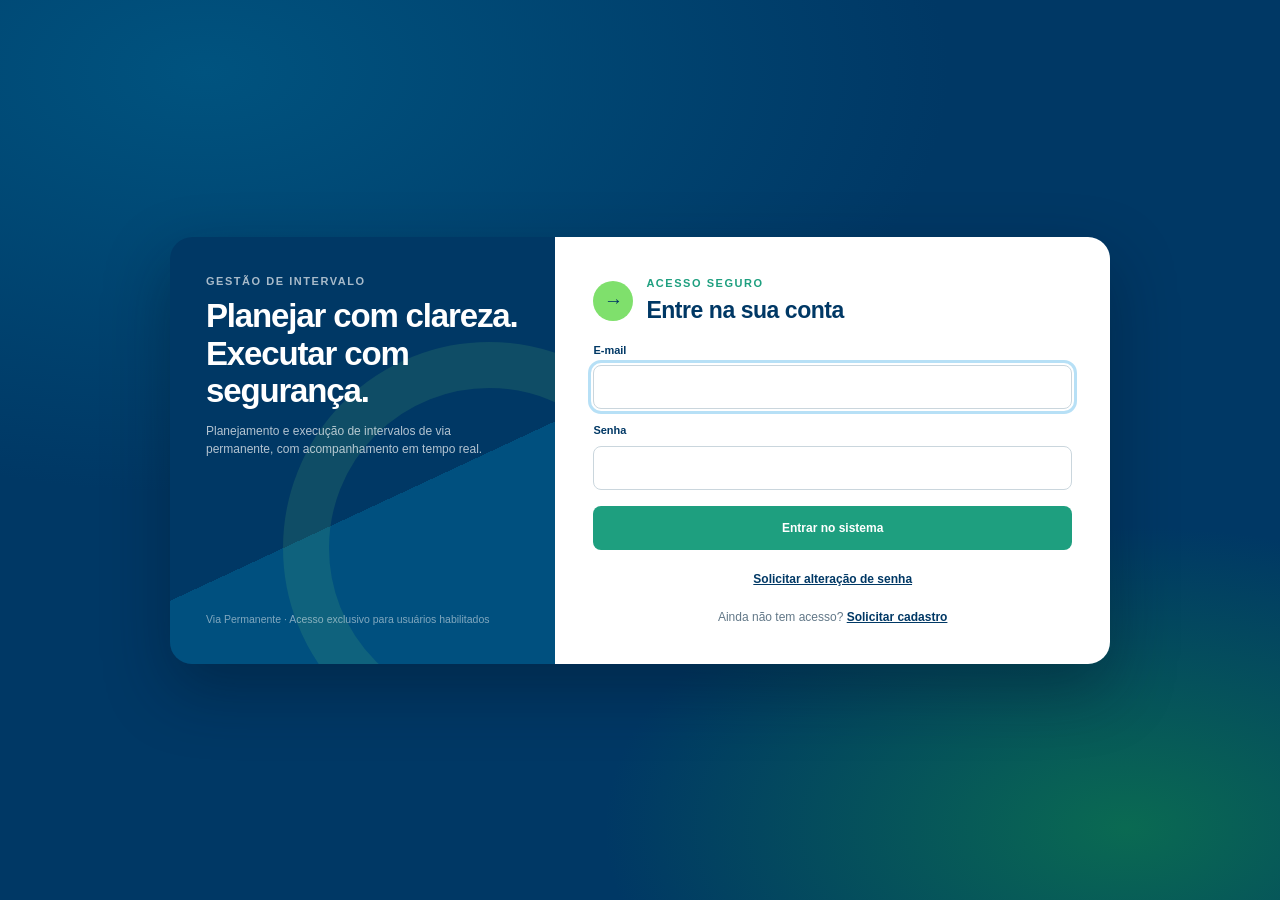
==== index.html @ 19705d56 "style: destaca nomes das etapas principais em negrito" ====
<!doctype html>
<html lang="pt-BR">
  <head>
<script src="assets/startup.js?v=20261030-5"></script>
    <meta charset="UTF-8" />
    <meta name="viewport" content="width=device-width, initial-scale=1.0" />
    <meta name="theme-color" content="#003865" />
    <script src="assets/auth-guard.js?v=20261030-5"></script>
    <meta
      name="description"
      content="Planejamento e acompanhamento de intervalos de manutenção de via permanente."
    />
    <title>Gestão de Intervalo | Planejamento</title>
    <link rel="icon" href="assets/icon.svg" type="image/svg+xml" />
<link rel="manifest" href="manifest.webmanifest">
<link rel="apple-touch-icon" href="assets/icon.svg">
<script src="assets/pwa.js" defer></script>
<link rel="stylesheet" href="styles.css?v=20261030-5" />
    <script src="assets/jszip.min.js" defer></script>
    <script src="assets/supabase.min.js?v=20261030-5" defer></script>
<script src="app.js?v=20261030-5" defer></script>
  </head>
  <body data-page="planning">
    <a class="skip-link" href="#conteudo">Ir para o conteúdo</a>
    <header class="site-header">
      <a class="brand" href="index.html" aria-label="Gestão de Intervalo - início">
        <span>Gestão de Intervalo</span>
      </a>
      <nav class="primary-nav" aria-label="Navegação principal" style="--nav-count:6">
        <a class="active" href="index.html" aria-current="page"><span>1</span> Planejar</a>
        <a href="executar.html"><span>2</span> Executar</a>
        <a href="dashboard.html"><span>3</span> Dashboard</a>
        <a href="fotos.html"><span>4</span> Fotos</a>
        <a href="gestao.html?view=history"><span>5</span> Histórico</a>
        <a href="conta.html"><span>6</span> Minha conta</a>
      </nav>
      <div class="header-tools">
        <div class="save-state" id="save-state" role="status" aria-live="polite">Salvo neste dispositivo</div>
        <button class="theme-toggle" type="button" data-theme-toggle aria-pressed="false"><span aria-hidden="true">☾</span><b>Tema escuro</b></button>
      </div>
    </header>

    <main id="conteudo">
      <section class="page-hero planning-hero">
        <div>
          <p class="eyebrow">Preparação do intervalo</p>
          <h1>Planeje cada movimento.<br />Execute com segurança.</h1>
          <p class="hero-copy">
            Monte um cronograma claro, valide a sequência e trave o plano antes de ir a campo.
          </p>
        </div>
        <div class="hero-actions">
          <button class="button button-light" id="new-plan-button" type="button">Novo plano</button>
          <a class="button button-accent" href="executar.html">Abrir execução <span aria-hidden="true">→</span></a>
        </div>
      </section>

      <section class="workspace" aria-labelledby="plan-heading">
        <div class="workspace-topline">
          <div>
            <p class="section-kicker">Plano ativo</p>
            <h2 id="plan-heading">Cronograma programado</h2>
          </div>
          <div class="plan-switcher">
            <label for="plan-selector">Meus intervalos</label>
            <select id="plan-selector" aria-label="Selecionar intervalo"></select>
            <button class="icon-button" id="duplicate-plan-button" type="button" title="Duplicar intervalo" aria-label="Duplicar intervalo">⧉</button>
            <button class="icon-button danger-quiet" id="delete-plan-button" type="button" title="Excluir frente" aria-label="Excluir frente">×</button>
          </div>
        </div>

        <div class="front-bar">
          <div class="front-strip" id="front-strip" role="tablist" aria-label="Frentes de serviço deste intervalo"></div>
          <p class="front-hint" id="front-count">Uma frente.</p>
        </div>

        <div class="lock-banner" id="lock-banner" hidden>
          <div class="lock-icon" aria-hidden="true">✓</div>
          <div>
            <strong>Cronograma travado</strong>
            <span>O programado está protegido. Se o CCO mudar a janela, use a revisão para atualizar o plano sem interromper a execução.</span>
          </div>
          <button class="button button-ghost" id="unlock-plan-button" type="button">Destravar para editar</button>
        </div>

        <div class="planning-revision-banner" id="planning-revision-banner" hidden>
          <div class="blocked-icon" aria-hidden="true">↻</div>
          <div>
            <strong>Planejamento em revisão durante a execução</strong>
            <span>Altere a janela e as etapas conforme a nova autorização do CCO. Os horários realizados serão preservados e todos os cálculos serão atualizados automaticamente.</span>
          </div>
        </div>

        <form id="plan-form" novalidate>
          <section class="panel grant-panel" aria-labelledby="grant-title">
            <div class="panel-heading">
              <div>
                <span class="step-number">01</span>
                <div>
                  <h3 id="grant-title">Concessão do CCO</h3>
                  <p>Tempo extra autorizado para o término do intervalo. A execução deixa de ser medida pelo fim da janela e passa a ser medida por ele.</p>
                </div>
              </div>
            </div>
            <div class="grant-grid">
              <label class="field">
                <span>Tempo concedido</span>
                <input name="ccoGrantAmount" type="number" min="0" step="1" inputmode="numeric" placeholder="0" />
              </label>
              <label class="field">
                <span>Unidade</span>
                <select name="ccoGrantUnit">
                  <option value="minutes">Minutos</option>
                  <option value="hours">Horas</option>
                </select>
              </label>
              <div class="grant-readout" id="grant-readout" role="status" aria-live="polite">
                <span>Prazo final do intervalo</span>
                <strong id="grant-deadline">—</strong>
                <small id="grant-note">Sem concessão registrada.</small>
              </div>
            </div>
          </section>

          <section class="panel details-panel" aria-labelledby="details-title">
            <div class="panel-heading">
              <div>
                <span class="step-number">02</span>
                <div>
                  <h3 id="details-title">Dados do intervalo</h3>
                  <p>Nome, data, janela e local identificam o bloqueio e valem para todas as frentes. Nome da frente e tipo de serviço são só desta frente.</p>
                </div>
              </div>
            </div>
            <div class="form-grid">
              <label class="field field-span-2">
                <span>Nome do plano *</span>
                <input name="title" type="text" maxlength="100" placeholder="Ex.: Renovação de linha — km 141+150" required />
              </label>
              <label class="field">
                <span>Nome da frente</span>
                <input name="frontName" type="text" maxlength="80" placeholder="Frente 1" />
              </label>
              <label class="field">
                <span>Tipo de serviço</span>
                <input name="serviceType" type="text" maxlength="80" placeholder="Ex.: Lançamento de bueiro" />
              </label>
              <label class="field">
                <span>Empreiteira</span>
                <input name="contractorName" type="text" maxlength="120" placeholder="Nome da empresa contratada" />
              </label>
              <label class="field">
                <span>Encarregado</span>
                <input name="foremanName" type="text" maxlength="120" placeholder="Nome do encarregado da frente" />
              </label>
              <label class="field">
                <span>Responsável</span>
                <input name="coordinator" type="text" maxlength="80" placeholder="Nome do responsável" />
              </label>
              <label class="field">
                <span>Data *</span>
                <input name="date" type="date" required />
              </label>
              <label class="field">
                <span>Local / trecho</span>
                <input name="location" type="text" maxlength="100" placeholder="Linha, km ou referência" />
              </label>
              <label class="field">
                <span>Início da janela *</span>
                <input name="windowStart" type="time" required />
              </label>
              <label class="field">
                <span>Fim da janela *</span>
                <input name="windowEnd" type="time" required />
              </label>
              <label class="field field-span-2">
                <span>Observações de planejamento</span>
                <textarea name="notes" rows="2" maxlength="500" placeholder="Recursos, restrições, premissas ou pontos de atenção"></textarea>
              </label>
            </div>
          </section>

          <section class="panel schedule-panel" aria-labelledby="schedule-title">
            <div class="panel-heading schedule-heading">
              <div>
                <span class="step-number">03</span>
                <div>
                  <h3 id="schedule-title">Etapas executivas</h3>
                  <p>Defina a ordem correta de início. Os horários continuam livres para permitir etapas concomitantes e sobrepostas.</p>
                </div>
              </div>
              <div class="schedule-actions">
                <button class="button button-ghost" id="chain-times-button" type="button">Encadear horários</button>
                <button class="button button-secondary" id="add-step-button" type="button">+ Adicionar etapa</button>
              </div>
            </div>

            <div class="shift-bar" id="shift-bar">
              <div class="shift-copy">
                <strong>Ajuste de início</strong>
                <span id="shift-hint">O bloqueio saiu mais tarde do que o planejado? Desloque a abertura da janela e todas as etapas de uma vez, para a diferença não virar atraso etapa por etapa. O fim da janela não se move — para esticar o prazo, use a concessão do CCO.</span>
              </div>
              <div class="shift-controls">
                <label class="field">
                  <span>Deslocar</span>
                  <input id="shift-amount" type="number" step="1" inputmode="numeric" placeholder="30" />
                </label>
                <label class="field">
                  <span>Unidade</span>
                  <select id="shift-unit">
                    <option value="minutes">Minutos</option>
                    <option value="hours">Horas</option>
                  </select>
                </label>
                <button class="button button-ghost" id="shift-apply" type="button">Aplicar a todas as etapas</button>
              </div>
            </div>

            <div class="validation-summary" id="validation-summary" role="status" aria-live="polite"></div>

            <div class="schedule-table-wrap">
              <table class="schedule-table">
                <thead>
                  <tr>
                    <th scope="col">Ordem de início</th>
                    <th scope="col">Atividade programada</th>
                    <th scope="col">Início</th>
                    <th scope="col">Fim</th>
                    <th scope="col">Dia</th>
                    <th scope="col">Duração</th>
                    <th scope="col"><span class="sr-only">Ações</span></th>
                  </tr>
                </thead>
                <tbody id="planning-steps"></tbody>
              </table>
            </div>

            <div class="empty-state" id="planning-empty" hidden>
              <strong>O cronograma ainda está vazio.</strong>
              <span>Adicione a primeira etapa para começar a programar o intervalo.</span>
              <button class="button button-secondary" type="button" data-add-step>+ Adicionar primeira etapa</button>
            </div>

            <div class="gantt-section" id="gantt-section">
              <div class="subsection-heading">
                <div>
                  <h4>Visão da janela</h4>
                  <p>A linha do tempo ajuda a identificar folgas, sobreposições e concentração de atividades.</p>
                </div>
                <div class="window-total" id="window-total">—</div>
              </div>
              <div class="gantt" id="gantt" aria-label="Linha do tempo do cronograma"></div>
            </div>
          </section>

          <section class="finalize-panel" aria-labelledby="finalize-title">
            <div>
              <span class="step-number light">04</span>
              <div>
                <h3 id="finalize-title">Confirme antes de ir a campo</h3>
                <p>Ao travar, o programado fica protegido contra alterações acidentais.</p>
              </div>
            </div>
            <button class="button button-accent large" id="lock-plan-button" type="button">Revisar e travar cronograma</button>
          </section>
        </form>

        <section class="data-tools" aria-label="Ferramentas de dados">
          <div>
            <strong>Relatório do intervalo</strong>
            <span>Exporte o planejamento e os registros da execução para PDF ou Excel.</span>
          </div>
          <div class="data-actions">
            <button class="button button-ghost" id="export-button" type="button">Exportar Excel (.xlsx)</button>
            <button class="button button-secondary" id="export-plan-pdf" type="button">Exportar PDF</button>
          </div>
        </section>
      </section>
    </main>

    <dialog id="confirm-dialog" class="confirm-dialog">
      <form method="dialog">
        <div class="dialog-mark" aria-hidden="true">✓</div>
        <h2 id="confirm-dialog-title">Travar o cronograma?</h2>
        <p id="confirm-dialog-description">
          Depois da confirmação, as etapas e os horários programados ficarão protegidos contra alterações acidentais. Se o CCO mudar a janela durante a execução, o planejamento poderá ser revisado novamente sem apagar os dados realizados.
        </p>
        <div class="dialog-actions">
          <button class="button button-ghost" value="cancel">Voltar e revisar</button>
          <button class="button button-accent" id="confirm-dialog-submit" value="confirm">Sim, travar plano</button>
        </div>
      </form>
    </dialog>

    <div class="toast" id="toast" role="status" aria-live="polite"></div>
    <footer class="site-footer">
      <span>Gestão de Intervalo · Operação com clareza e segurança</span>
    </footer>
  </body>
</html>
---- styles.css ----
:root {
  --blue: #003865;
  --blue-2: #00507f;
  --sky: #32a6e6;
  --green: #1e9f7f;
  --lime: #7fe06c;
  --yellow: #fbd300;
  --orange: #f78344;
  --purple: #9f4bb9;
  --gray: #bdccd4;
  --surface: #f2f5f6;
  --surface-2: #e5ebee;
  --line: #cad6dd;
  --ink: #123047;
  --muted: #627888;
  --white: #ffffff;
  --danger: #bd3f3f;
  --danger-soft: #fff0ed;
  --success-soft: #e9f8f2;
  --shadow: 0 18px 50px rgba(0, 56, 101, 0.1);
  --radius: 18px;
  --font: Verdana, Geneva, Tahoma, sans-serif;
}

* { box-sizing: border-box; }
html { scroll-behavior: smooth; }
html.auth-checking body { visibility: hidden; pointer-events: none; }
body {
  margin: 0;
  color: var(--ink);
  background: var(--surface);
  font-family: var(--font);
  font-size: 15px;
  line-height: 1.5;
}
button, input, select, textarea { font: inherit; }
button, a { -webkit-tap-highlight-color: transparent; }
button { color: inherit; }
a { color: inherit; }

.skip-link {
  position: fixed;
  z-index: 1000;
  left: 16px;
  top: -60px;
  padding: 10px 16px;
  background: var(--yellow);
  color: var(--blue);
  font-weight: 700;
  border-radius: 0 0 8px 8px;
}
.skip-link:focus { top: 0; }
.sr-only {
  position: absolute;
  width: 1px;
  height: 1px;
  padding: 0;
  margin: -1px;
  overflow: hidden;
  clip: rect(0, 0, 0, 0);
  white-space: nowrap;
  border: 0;
}

.site-header {
  min-height: 76px;
  padding: 0 clamp(20px, 4vw, 64px);
  background: var(--blue);
  color: var(--white);
  display: grid;
  grid-template-columns: 1fr auto 1fr;
  align-items: center;
  gap: 24px;
  border-bottom: 1px solid rgba(255,255,255,.16);
}
/* Sem a marca em imagem, o nome do sistema e a unica identidade do cabecalho:
   ganha corpo para sustentar sozinho o canto esquerdo, e nao tem mais divisoria
   porque nao ha mais nada a separar. */
.brand {
  display: inline-flex;
  align-items: center;
  color: var(--white);
  text-decoration: none;
  font-size: 16px;
  font-weight: 800;
  letter-spacing: -.01em;
}
.brand span { white-space: nowrap; }
.primary-nav { display: flex; align-self: stretch; }
.primary-nav a {
  position: relative;
  display: flex;
  align-items: center;
  gap: 9px;
  min-width: 132px;
  padding: 0 22px;
  color: rgba(255,255,255,.68);
  font-weight: 700;
  font-size: 13px;
  text-decoration: none;
  justify-content: center;
  /* O rotulo em duas linhas desalinha o menu inteiro; quando falta espaco, a
     propria nav rola na horizontal em vez de espremer os destinos. */
  white-space: nowrap;
}
.primary-nav a::after {
  content: "";
  position: absolute;
  bottom: 0;
  height: 4px;
  left: 22px;
  right: 22px;
  border-radius: 4px 4px 0 0;
  background: transparent;
}
.primary-nav a.active { color: var(--white); }
.primary-nav a.active::after { background: var(--lime); }
.primary-nav a span {
  /* O circulo do numero e um item flex: sem travar o encolhimento, ele achata
     em elipse quando o menu aperta -- e ele aperta, porque a quantidade de
     destinos muda com o perfil. Tamanho fixo mantem os seis simetricos. */
  flex: 0 0 auto;
  display: grid;
  place-items: center;
  width: 23px;
  height: 23px;
  border: 1px solid currentColor;
  border-radius: 50%;
  font-size: 11px;
  line-height: 1;
}
.save-state { justify-self: end; font-size: 11px; color: rgba(255,255,255,.64); }
.save-state::before { content: ""; display: inline-block; width: 7px; height: 7px; margin-right: 8px; border-radius: 50%; background: var(--lime); }
.header-tools { justify-self: end; display: flex; align-items: center; gap: 14px; }
.theme-toggle { min-height: 38px; padding: 0 12px; display: inline-flex; align-items: center; gap: 8px; border: 1px solid rgba(255,255,255,.28); border-radius: 8px; color: var(--white); background: rgba(255,255,255,.08); cursor: pointer; }
.theme-toggle:hover { border-color: var(--lime); background: rgba(255,255,255,.14); }
.theme-toggle:focus-visible { outline: 3px solid var(--yellow); outline-offset: 2px; }
.theme-toggle span { color: var(--lime); font-size: 17px; line-height: 1; }
.theme-toggle b { font-size: 10px; white-space: nowrap; }
.auth-button { min-height: 38px; padding: 0 13px; border: 1px solid rgba(255,255,255,.28); border-radius: 8px; color: var(--blue); background: var(--lime); cursor: pointer; font-size: 10px; font-weight: 700; white-space: nowrap; }
.auth-button:hover { background: #92eb80; }
.auth-button:focus-visible { outline: 3px solid var(--yellow); outline-offset: 2px; }

.page-hero {
  min-height: 360px;
  padding: 68px max(24px, calc((100vw - 1280px) / 2));
  display: flex;
  align-items: flex-end;
  justify-content: space-between;
  gap: 40px;
  background-color: var(--blue);
  color: var(--white);
  overflow: hidden;
}
.planning-hero {
  position: relative;
  background-image:
    radial-gradient(circle at 79% 35%, rgba(127,224,108,.22) 0 2px, transparent 3px),
    linear-gradient(118deg, transparent 0 59%, rgba(50,166,230,.12) 59% 72%, transparent 72%),
    linear-gradient(155deg, var(--blue) 0 70%, #004575 70% 100%);
}
.planning-hero::after {
  content: "";
  position: absolute;
  width: 420px;
  height: 420px;
  right: 7%;
  top: -210px;
  border: 58px solid rgba(127,224,108,.08);
  border-radius: 50%;
}
.page-hero > * { position: relative; z-index: 1; }
.eyebrow, .section-kicker {
  margin: 0 0 10px;
  color: var(--green);
  font-size: 11px;
  font-weight: 700;
  letter-spacing: .14em;
  text-transform: uppercase;
}
.page-hero .eyebrow { color: var(--lime); }
.page-hero h1 {
  max-width: 790px;
  margin: 0;
  font-size: clamp(36px, 5vw, 64px);
  line-height: 1.06;
  letter-spacing: -.045em;
}
.hero-copy { max-width: 640px; margin: 20px 0 0; color: rgba(255,255,255,.73); font-size: 16px; }
.hero-actions { display: flex; gap: 12px; flex-wrap: wrap; justify-content: flex-end; padding-bottom: 6px; }

.button {
  min-height: 44px;
  padding: 0 18px;
  border: 1px solid transparent;
  border-radius: 8px;
  display: inline-flex;
  align-items: center;
  justify-content: center;
  gap: 10px;
  cursor: pointer;
  text-decoration: none;
  font-weight: 700;
  font-size: 12px;
  transition: transform .15s ease, box-shadow .15s ease, background .15s ease;
}
.button:hover { transform: translateY(-1px); }
.button:focus-visible, .icon-button:focus-visible, input:focus-visible, select:focus-visible, textarea:focus-visible {
  outline: 3px solid rgba(50,166,230,.35);
  outline-offset: 2px;
}
.button-accent { color: var(--blue); background: var(--lime); box-shadow: 0 8px 22px rgba(127,224,108,.18); }
.button-accent:hover { background: #92eb80; }
.button-light { color: var(--blue); background: var(--white); }
.button-secondary { color: var(--white); background: var(--green); }
.button-secondary:hover { background: #178c70; }
.button-ghost { border-color: var(--line); color: var(--blue); background: var(--white); }
.button.large { min-height: 52px; padding-inline: 24px; }
.button:disabled { cursor: not-allowed; opacity: .52; transform: none; box-shadow: none; }

.workspace, .execution-workspace {
  width: min(1280px, calc(100% - 40px));
  margin: 0 auto;
  padding: 48px 0 70px;
}
.workspace-topline, .execution-heading {
  display: flex;
  align-items: flex-end;
  justify-content: space-between;
  gap: 28px;
  margin-bottom: 26px;
}
.workspace-topline h2, .execution-heading h1 { margin: 0; color: var(--blue); font-size: clamp(26px, 3vw, 38px); letter-spacing: -.035em; }
.execution-heading p:last-child { margin: 8px 0 0; color: var(--muted); }
.plan-switcher { display: flex; gap: 8px; align-items: center; }
.plan-switcher label { font-size: 11px; font-weight: 700; color: var(--muted); margin-right: 4px; }
select, input, textarea {
  width: 100%;
  color: var(--ink);
  border: 1px solid var(--line);
  background: var(--white);
  border-radius: 8px;
}
select, input { height: 44px; padding: 0 12px; }
textarea { padding: 11px 12px; resize: vertical; }
input:disabled, select:disabled, textarea:disabled { background: #edf1f3; color: #546c7b; opacity: 1; cursor: not-allowed; }
.plan-switcher select { min-width: 270px; }
.icon-button {
  width: 42px;
  height: 42px;
  border: 1px solid var(--line);
  background: var(--white);
  color: var(--blue);
  border-radius: 8px;
  font-size: 20px;
  cursor: pointer;
}
.danger-quiet { color: var(--danger); }

.lock-banner {
  margin-bottom: 22px;
  padding: 16px 18px;
  border: 1px solid rgba(30,159,127,.35);
  background: var(--success-soft);
  border-radius: 12px;
  display: flex;
  align-items: center;
  gap: 14px;
}
.lock-banner[hidden] { display: none; }
.lock-icon { width: 34px; height: 34px; display: grid; place-items: center; background: var(--green); color: white; border-radius: 50%; font-weight: 700; }
.lock-banner > div:nth-child(2) { flex: 1; display: grid; gap: 2px; }
.lock-banner span { color: var(--muted); font-size: 12px; }
.planning-revision-banner, .execution-revision-banner { margin-bottom: 22px; padding: 16px 18px; display: flex; align-items: center; gap: 14px; border: 1px solid #e2ba58; border-radius: 12px; background: #fff7dc; }
.planning-revision-banner[hidden], .execution-revision-banner[hidden] { display: none; }
.planning-revision-banner > div:nth-child(2), .execution-revision-banner > span { flex: 1; }
.planning-revision-banner > div:nth-child(2) { display: grid; gap: 2px; }
.planning-revision-banner span, .execution-revision-banner span { color: var(--muted); font-size: 11px; }
.execution-revision-banner strong { color: var(--blue); }

.panel {
  margin-bottom: 22px;
  background: var(--white);
  border: 1px solid #dbe4e8;
  border-radius: var(--radius);
  box-shadow: 0 6px 28px rgba(0,56,101,.045);
}
.panel-heading {
  padding: 24px 28px 20px;
  border-bottom: 1px solid var(--surface-2);
  display: flex;
  align-items: center;
  justify-content: space-between;
  gap: 20px;
}
.panel-heading > div:first-child, .finalize-panel > div:first-child { display: flex; align-items: flex-start; gap: 15px; }
.panel-heading h3, .panel-heading h2, .finalize-panel h3 { margin: 0; color: var(--blue); font-size: 18px; }
.panel-heading p, .finalize-panel p { margin: 4px 0 0; color: var(--muted); font-size: 12px; }
.step-number {
  flex: 0 0 auto;
  width: 36px;
  height: 36px;
  display: grid;
  place-items: center;
  color: var(--blue);
  background: var(--lime);
  border-radius: 50%;
  font-size: 11px;
  font-weight: 700;
}
.step-number.light { background: rgba(255,255,255,.14); color: var(--white); border: 1px solid rgba(255,255,255,.28); }
.form-grid { display: grid; grid-template-columns: repeat(4, 1fr); gap: 18px; padding: 24px 28px 30px; }
.field { display: grid; gap: 7px; }
.field > span { color: var(--blue); font-size: 11px; font-weight: 700; }
.field-help { color: var(--muted); font-size: 10px; line-height: 1.35; }
.field-span-2 { grid-column: span 2; }
.schedule-actions, .data-actions, .execution-actions { display: flex; gap: 10px; align-items: center; flex-wrap: wrap; }
.validation-summary { margin: 18px 28px 0; min-height: 0; }
.validation-summary:not(:empty) { padding: 12px 14px; border-radius: 8px; font-size: 12px; }
.validation-summary.valid { color: #126a57; background: var(--success-soft); }
.validation-summary.warning { color: #8b4a19; background: #fff5e8; }
.validation-summary.error { color: #8e3030; background: var(--danger-soft); }

.schedule-table-wrap { overflow-x: auto; padding: 12px 28px 24px; }
.schedule-table { width: 100%; border-collapse: collapse; min-width: 800px; }
.schedule-table th {
  padding: 12px 9px;
  color: var(--muted);
  border-bottom: 1px solid var(--line);
  text-align: left;
  font-size: 10px;
  letter-spacing: .08em;
  text-transform: uppercase;
}
.schedule-table td { padding: 10px 8px; border-bottom: 1px solid var(--surface-2); vertical-align: middle; }
.schedule-table tbody tr:last-child td { border-bottom: 0; }
.schedule-table td:first-child { width: 94px; color: var(--muted); font-size: 11px; font-weight: 700; }
.schedule-table td:nth-child(2) { min-width: 300px; }
.schedule-table td:nth-child(3), .schedule-table td:nth-child(4) { width: 130px; }
.schedule-table td:nth-child(5) { width: 110px; color: var(--blue); font-weight: 700; font-size: 12px; white-space: nowrap; }
.schedule-table td:last-child { width: 150px; }
.row-actions { display: flex; gap: 4px; justify-content: flex-end; }
.sequence-select { width: 68px; min-width: 68px; padding-inline: 8px; font-weight: 700; text-align: center; }
/* Dia da etapa: derivado da sequencia, visivel e corrigivel. */
.day-select { width: 132px; min-width: 132px; padding-inline: 8px; }
.day-select.is-shifted { border-color: var(--orange); color: #8a4a12; font-weight: 700; }
html[data-theme="dark"] .day-select.is-shifted { color: #fadfc6; }
.row-action {
  width: 32px;
  height: 32px;
  border: 0;
  border-radius: 7px;
  color: var(--blue);
  background: var(--surface);
  cursor: pointer;
}
.row-action.delete { color: var(--danger); }
.row-action:disabled { opacity: .35; cursor: not-allowed; }
.empty-state { margin: 10px 28px 28px; padding: 34px; border: 1px dashed var(--line); border-radius: 12px; display: grid; justify-items: center; text-align: center; gap: 6px; }
.empty-state[hidden] { display: none; }
.empty-state span { color: var(--muted); font-size: 12px; margin-bottom: 10px; }

.gantt-section { margin: 0 28px 28px; padding-top: 24px; border-top: 1px solid var(--surface-2); }
.subsection-heading { display: flex; justify-content: space-between; align-items: flex-end; gap: 20px; margin-bottom: 18px; }
.subsection-heading h4 { margin: 0; color: var(--blue); font-size: 15px; }
.subsection-heading p { margin: 4px 0 0; color: var(--muted); font-size: 11px; }
.window-total { color: var(--blue); font-size: 12px; font-weight: 700; }
.gantt { display: grid; gap: 9px; }
.gantt-row { display: grid; grid-template-columns: minmax(140px, 260px) 1fr 78px; gap: 12px; align-items: center; }
.gantt-label { overflow: hidden; white-space: nowrap; text-overflow: ellipsis; color: var(--ink); font-size: 11px; }
.gantt-track { position: relative; height: 22px; background: var(--surface); border-radius: 5px; overflow: hidden; }
.gantt-track::before { content: ""; position: absolute; inset: 0; background: repeating-linear-gradient(90deg, transparent 0 calc(25% - 1px), rgba(0,56,101,.08) calc(25% - 1px) 25%); }
.gantt-bar { position: absolute; min-width: 4px; height: 100%; border-radius: 5px; background: linear-gradient(90deg, var(--sky), var(--green)); }
.gantt-time { color: var(--muted); font-size: 10px; text-align: right; }
.gantt-empty { color: var(--muted); padding: 18px; background: var(--surface); border-radius: 8px; text-align: center; font-size: 12px; }

.finalize-panel {
  margin: 22px 0;
  padding: 26px 28px;
  display: flex;
  justify-content: space-between;
  align-items: center;
  gap: 24px;
  color: var(--white);
  background: var(--blue);
  border-radius: var(--radius);
  box-shadow: var(--shadow);
}
.finalize-panel h3 { color: var(--white); }
.finalize-panel p { color: rgba(255,255,255,.68); }
.data-tools {
  display: flex;
  justify-content: space-between;
  align-items: center;
  gap: 24px;
  padding: 20px 24px;
  color: var(--muted);
  border: 1px dashed var(--line);
  border-radius: 12px;
  font-size: 11px;
}
.data-tools > div:first-child { display: grid; gap: 3px; }
.data-tools strong { color: var(--blue); font-size: 12px; }
.page-export-bar { width: min(100% - 48px, 1280px); margin: 18px auto 0; padding: 14px 16px; display: flex; align-items: center; justify-content: space-between; gap: 18px; border: 1px solid var(--line); border-radius: 12px; background: var(--white); }
.page-export-bar > div:first-child { min-width: 0; display: grid; gap: 3px; }
.page-export-bar strong { color: var(--blue); font-size: 12px; }
.page-export-bar span { color: var(--muted); font-size: 10px; }
.page-export-actions { display: flex; align-items: center; justify-content: flex-end; gap: 8px; }
.page-export-actions .button { min-height: 40px; padding-inline: 14px; white-space: nowrap; }
.portal-export-bar { margin-top: 16px; }
.portal-print-header { display: none; }

.confirm-dialog { max-width: 520px; padding: 0; border: 0; border-radius: 18px; box-shadow: 0 30px 90px rgba(0,38,68,.28); }
.confirm-dialog::backdrop { background: rgba(0,35,62,.7); backdrop-filter: blur(3px); }
.confirm-dialog form { padding: 34px; text-align: center; }
.dialog-mark { width: 54px; height: 54px; margin: 0 auto 18px; display: grid; place-items: center; border-radius: 50%; background: var(--lime); color: var(--blue); font-size: 24px; font-weight: 700; }
.confirm-dialog h2 { margin: 0; color: var(--blue); }
.confirm-dialog p { margin: 12px 0 26px; color: var(--muted); font-size: 13px; }
.dialog-actions { display: flex; justify-content: center; gap: 10px; }

.status-hero {
  min-height: 390px;
  padding: 44px max(24px, calc((100vw - 1280px) / 2));
  display: grid;
  grid-template-columns: minmax(0, 1fr);
  align-items: end;
  gap: 28px;
  color: var(--white);
  transition: background .25s ease;
}
.status-neutral { background: linear-gradient(120deg, var(--blue), #07517d); }
.status-delay { background: linear-gradient(120deg, #752e24, #b84837); }
.status-ahead { background: linear-gradient(120deg, #075f4b, var(--green)); }
.status-on-time { background: linear-gradient(120deg, var(--blue), #176c7a); }
.status-warn { background: linear-gradient(120deg, #7d4a15, #c07526); }
.status-label { margin: 0 0 4px; color: rgba(255,255,255,.72); font-size: 12px; font-weight: 700; text-transform: uppercase; letter-spacing: .14em; }
.status-value { display: flex; align-items: baseline; gap: 5px; line-height: 1; }
.status-value strong { font-size: clamp(72px, 10vw, 122px); letter-spacing: -.08em; }
.status-value span:first-child { font-size: 42px; }
.status-value span:last-child { font-size: 24px; font-weight: 700; margin-left: 8px; }
.status-readable { width: fit-content; margin: 10px 0 0; padding: 6px 10px; border: 1px solid rgba(255,255,255,.28); border-radius: 7px; color: var(--white); background: rgba(0,0,0,.1); font-size: 13px; font-weight: 700; }
.status-clocks { width: 100%; display: grid; grid-template-columns: repeat(2,minmax(0,1fr)); gap: 14px; }
.status-clock { min-width: 0; padding: 20px 24px; border: 1px solid rgba(255,255,255,.22); border-radius: 16px; background: rgba(0,0,0,.09); display: grid; text-align: center; }
.status-clock span { color: rgba(255,255,255,.62); font-size: 11px; text-transform: uppercase; letter-spacing: .1em; }
.status-clock strong { margin: 3px 0; font-size: 34px; letter-spacing: -.03em; }
.status-clock small { color: rgba(255,255,255,.7); }
.status-forecast-clock { background:rgba(0,0,0,.16); border-color:rgba(255,255,255,.34); }
.status-forecast-clock strong { color:var(--lime); }

.execution-workspace { padding-top: 38px; }
.execution-finish-panel { margin-top: 22px; padding: 26px 28px; display: flex; align-items: center; justify-content: space-between; gap: 24px; border-radius: 16px; color: var(--white); background: linear-gradient(135deg,var(--blue),#00517f); }
.execution-finish-panel[hidden] { display: none; }
.execution-finish-panel > div { display: flex; align-items: flex-start; gap: 14px; }
.execution-finish-panel h2 { margin: 0; font-size: 19px; }
.execution-finish-panel p { max-width: 760px; margin: 5px 0; color: rgba(255,255,255,.7); font-size: 11px; line-height: 1.5; }
.execution-finish-panel [role="status"] { display: block; min-height: 16px; color: var(--lime); font-size: 10px; }
.metric-grid { display: grid; grid-template-columns: repeat(auto-fit, minmax(186px, 1fr)); gap: 14px; margin-bottom: 22px; }
.metric-card { min-height: 132px; padding: 20px; background: var(--white); border: 1px solid #dbe4e8; border-radius: 14px; display: flex; flex-direction: column; justify-content: center; }
.metric-card > span { color: var(--muted); font-size: 10px; font-weight: 700; text-transform: uppercase; letter-spacing: .08em; }
.metric-card strong { margin: 8px 0 3px; color: var(--blue); font-size: 21px; line-height: 1.15; }
.metric-card small { color: var(--muted); font-size: 10px; }
.metric-card.emphasis { background: var(--blue); border-color: var(--blue); }
.metric-card.emphasis > span, .metric-card.emphasis small { color: rgba(255,255,255,.65); }
.metric-card.emphasis strong { color: var(--lime); font-size: 28px; }
.progress-track { width: 100%; height: 7px; margin-top: 12px; background: var(--surface-2); border-radius: 8px; overflow: hidden; }
.progress-track span { display: block; width: 0; height: 100%; background: var(--green); border-radius: inherit; transition: width .3s ease; }
.blocked-state { padding: 28px; margin-bottom: 22px; display: flex; align-items: center; gap: 18px; background: #fff6e5; border: 1px solid #efd7a5; border-radius: 16px; }
.blocked-state[hidden] { display: none; }
.blocked-state > div:nth-child(2) { flex: 1; }
.blocked-state h2 { margin: 0; color: var(--blue); font-size: 19px; }
.blocked-state p { margin: 4px 0 0; color: var(--muted); }
.blocked-icon { width: 42px; height: 42px; display: grid; place-items: center; border-radius: 50%; background: var(--yellow); color: var(--blue); font-weight: 700; font-size: 20px; }
.execution-panel-heading { align-items: flex-start; }
.legend { display: flex; align-items: center; gap: 16px; color: var(--muted); font-size: 10px; }
.legend span { display: flex; align-items: center; gap: 6px; }
.legend i { width: 11px; height: 11px; border-radius: 3px; }
.legend-programmed { background: var(--blue); }
.legend-realized { background: var(--green); }
.execution-list { padding: 8px 28px 28px; }
.execution-step { border-bottom: 1px solid var(--surface-2); padding: 22px 0; }
.execution-step:last-child { border-bottom: 0; }
.execution-step-header { display: grid; grid-template-columns: 44px minmax(220px, 1fr) auto; gap: 12px; align-items: center; margin-bottom: 18px; }
.execution-index { width: 36px; height: 36px; display: grid; place-items: center; border-radius: 50%; background: var(--surface); color: var(--blue); font-size: 11px; font-weight: 700; }
.execution-step.is-complete .execution-index { background: var(--green); color: var(--white); }
.execution-step.is-active .execution-index { background: var(--yellow); color: var(--blue); }
.execution-step.is-skipped { opacity: .82; }
.execution-step.is-skipped .execution-index { background: var(--surface-2); color: var(--muted); }
.execution-step-title h3 { margin: 0; color: var(--blue); font-size: 16px; display: flex; align-items: center; flex-wrap: wrap; gap: 8px; }
.execution-step-title span { color: var(--muted); font-size: 10px; }
.execution-step.is-critical { background: var(--danger-soft); box-shadow: inset 4px 0 0 #b84837; padding-left: 14px; }
.execution-step.is-critical .execution-index { background: #b84837; color: var(--white); }
.critical-flag { padding: 3px 8px; border-radius: 20px; background: #b84837; color: var(--white); font-size: 9px; font-weight: 700; text-transform: uppercase; letter-spacing: .07em; }
.step-forecast { display: block; margin-top: 5px; color: var(--blue); font-size: 9px; font-weight: 700; }
.step-variance { padding: 7px 10px; border-radius: 7px; font-size: 10px; font-weight: 700; background: var(--surface); color: var(--muted); }
.step-variance.delay { background: var(--danger-soft); color: #a43b32; }
.step-variance.ahead { background: var(--success-soft); color: #13735d; }
.step-variance.skipped { background: var(--surface-2); color: var(--muted); }
/* O "Realizado" carrega dois campos de data e hora; o "Programado" carrega dois
   horarios ja formatados. Quem precisa de largura e o primeiro -- um
   datetime-local nativo tem largura minima propria, com os campinhos internos e
   o icone do calendario, e ela nao cede: abaixo dela o widget corta o valor por
   dentro em vez de encolher. */
.execution-step-grid { display: grid; grid-template-columns: .8fr 1.75fr 1.35fr; gap: 18px; }
.programmed-block, .realized-block { padding: 16px; border-radius: 11px; }
.programmed-block { background: var(--surface); border-left: 4px solid var(--blue); }
.realized-block { background: #f2fbf8; border-left: 4px solid var(--green); }
.block-label { display: block; margin-bottom: 10px; color: var(--muted); font-size: 9px; font-weight: 700; letter-spacing: .09em; text-transform: uppercase; }
.time-pair { display: grid; grid-template-columns: 1fr auto 1fr; align-items: center; gap: 9px; }
.time-pair strong { color: var(--blue); font-size: 18px; }
.time-pair span { color: var(--muted); }
/* Quantas entradas de data e hora couberem, com 215px cada -- que e o minimo
   em que o widget nativo mostra "20/08/2026 08:35" inteiro no corpo 12px que
   usamos. Duas colunas fixas cortavam o valor em toda a faixa entre 1000 e
   1170px, onde a grade ainda tem tres colunas mas ja estreitou. */
.realized-times { display: grid; grid-template-columns: repeat(auto-fit, minmax(215px, 1fr)); gap: 10px; }
.realized-duration { display: block; margin-top: 9px; color: var(--muted); font-size: 9px; }
.realized-duration.is-over { color: #a43b32; font-weight: 700; }
/* O horario realizado e o dado que a pessoa acabou de digitar e precisa
   conferir na hora. Ele ficava herdando os 10px do rotulo e ainda dividia a
   linha com o "Agora", entao "20/08/2026 08:35" nao cabia e aparecia cortado
   em "20/08/2026 08". O "Agora" sobe para a linha do rotulo, que estava vazia,
   e o campo passa a ocupar a largura inteira, ao custo de 10px de altura por
   campo -- barato pelo dado ficar legivel. */
.time-entry {
  display: grid;
  grid-template-columns: minmax(0, 1fr) auto;
  grid-template-areas: "rotulo agora" "campo campo";
  gap: 4px 8px;
  align-items: center;
  min-width: 0;
}
.time-entry label { grid-area: rotulo; min-width: 0; color: var(--blue); font-size: 10px; font-weight: 700; }
.time-entry input {
  grid-area: campo;
  width: 100%;
  min-width: 0;
  /* Padding curto: cada pixel aqui e um pixel a menos para o valor. */
  padding: 0 6px;
  background: var(--white);
  color: var(--ink);
  /* 12px e o maior corpo que cabe inteiro na coluna. O widget nativo pede
     cerca de 16px de largura por pixel de fonte: a 15px ele queria 243px e a
     coluna dava 173, e ele cortava em silencio. */
  font-size: 12px;
  font-weight: 700;
  font-variant-numeric: tabular-nums;
}
.now-button { grid-area: agora; position: static; min-width: 48px; height: 26px; padding: 0 9px; border: 0; border-radius: 7px; background: var(--green); color: var(--white); cursor: pointer; font-size: 9px; font-weight: 700; }
.now-button:disabled { opacity: .42; cursor: not-allowed; }
.step-status-button { margin-top: 9px; padding: 6px 0; border: 0; border-bottom: 1px solid currentColor; color: var(--muted); background: transparent; cursor: pointer; font-size: 9px; font-weight: 700; }
.step-status-button:disabled { opacity: .4; cursor: not-allowed; }
.notes-block textarea { min-height: 96px; }
.execution-notes { padding-bottom: 26px; }
.execution-notes .field { margin: 20px 28px 0; }
.panel-heading.compact { padding-bottom: 18px; }

.toast-backdrop { position: fixed; z-index: 59; inset: 0; background: rgba(0, 25, 45, .55); backdrop-filter: blur(2px); opacity: 0; pointer-events: none; transition: opacity .18s ease; }
.toast-backdrop.show { opacity: 1; pointer-events: auto; }
.toast { position: fixed; z-index: 60; left: 50%; top: 50%; width: min(460px, calc(100vw - 32px)); transform: translate(-50%, calc(-50% + 18px)) scale(.98); padding: 24px 22px 22px; border: 1px solid var(--surface-2); border-top: 5px solid var(--blue); border-radius: 16px; background: var(--white); color: var(--ink); box-shadow: 0 24px 70px rgba(0,25,45,.3); font-size: 15px; opacity: 0; pointer-events: none; transition: opacity .18s ease, transform .18s ease; display: flex; align-items: flex-start; gap: 14px; }
.toast.show { opacity: 1; transform: translate(-50%, -50%) scale(1); pointer-events: auto; }
.toast[data-type="success"] { border-top-color: #16824b; }
.toast[data-type="warning"] { border-top-color: #d18300; }
.toast[data-type="error"] { border-top-color: #c63c45; }
.toast-icon { flex: 0 0 34px; width: 34px; height: 34px; display: grid; place-items: center; border-radius: 50%; background: #e7f1f8; color: var(--blue); font-size: 17px; font-weight: 800; }
.toast[data-type="success"] .toast-icon { background: #e5f5ec; color: #14633f; }
.toast[data-type="warning"] .toast-icon { background: #fff2d7; color: #7a4b00; }
.toast[data-type="error"] .toast-icon { background: #fbe8ea; color: #a52b32; }
.toast-content { min-width: 0; flex: 1; display: grid; gap: 6px; line-height: 1.5; }
.toast-content strong { color: var(--blue); font-size: 17px; }
.toast-content > span { color: var(--muted); }
.toast-close { flex: 0 0 auto; margin: -10px -9px 0 0; width: 42px; height: 42px; border: 0; border-radius: 9px; background: transparent; color: var(--muted); cursor: pointer; font-size: 26px; line-height: 1; }
.toast-close:hover, .toast-close:focus-visible { background: var(--surface-1); color: var(--blue); outline: 2px solid var(--blue); outline-offset: 1px; }
html[data-theme="dark"] .toast { background: #1f2d38; border-color: #40505d; color: #f4f8fb; }
html[data-theme="dark"] .toast[data-type="info"] { border-top-color: var(--sky); }
html[data-theme="dark"] .toast[data-type="success"] { border-top-color: #42bd7c; }
html[data-theme="dark"] .toast[data-type="warning"] { border-top-color: #efae3b; }
html[data-theme="dark"] .toast[data-type="error"] { border-top-color: #ec6870; }
html[data-theme="dark"] .toast-content strong { color: #f4f8fb; }
html[data-theme="dark"] .toast-icon { background: #26455b; color: #b9ddf5; }
.site-footer { min-height: 100px; padding: 24px max(24px, calc((100vw - 1280px) / 2)); display: flex; align-items: center; justify-content: space-between; gap: 30px; color: var(--muted); background: var(--white); border-top: 1px solid var(--surface-2); font-size: 11px; }

/* Dashboard */
.dashboard-hero { min-height: 300px; padding: 58px max(24px, calc((100vw - 1280px) / 2)); display: flex; align-items: flex-end; justify-content: space-between; gap: 40px; color: var(--white); background: linear-gradient(135deg, var(--blue) 0 66%, #00507f 66% 100%); }
.dashboard-hero h1 { margin: 0; font-size: clamp(34px, 4vw, 54px); line-height: 1.08; letter-spacing: -.04em; }
.dashboard-hero > div > p:last-child { max-width: 690px; margin: 18px 0 0; color: rgba(255,255,255,.72); }
.dashboard-plan-picker { min-width: 330px; display: grid; gap: 8px; color: rgba(255,255,255,.7); font-size: 10px; font-weight: 700; letter-spacing: .08em; text-transform: uppercase; }
.dashboard-plan-picker select { min-height: 50px; padding: 0 42px 0 14px; border: 1px solid rgba(255,255,255,.34); border-radius: 9px; color: var(--blue); background: var(--white); font-weight: 700; text-transform: none; letter-spacing: 0; }
.dashboard-workspace { width: min(100% - 48px, 1280px); margin: 0 auto; padding: 36px 0 70px; }
.dashboard-context { display: flex; align-items: center; justify-content: space-between; gap: 24px; margin-bottom: 22px; }
.dashboard-context h2 { margin: 0; color: var(--blue); font-size: 25px; }
.dashboard-context > div > p:last-child { margin: 5px 0 0; color: var(--muted); font-size: 12px; }
.dashboard-kpis { display: grid; grid-template-columns: repeat(4, 1fr); gap: 14px; margin-bottom: 18px; }
.dashboard-kpi { min-height: 145px; padding: 22px; display: flex; flex-direction: column; justify-content: center; border: 1px solid #dbe4e8; border-radius: 14px; background: var(--white); }
.dashboard-kpi > span { color: var(--muted); font-size: 10px; font-weight: 700; letter-spacing: .08em; text-transform: uppercase; }
.dashboard-kpi strong { margin: 7px 0 2px; color: var(--blue); font-size: 30px; line-height: 1.15; }
.dashboard-kpi small { color: var(--muted); font-size: 10px; line-height: 1.35; }
.dashboard-kpi.featured { border-color: var(--blue); background: var(--blue); }
.dashboard-kpi.featured > span, .dashboard-kpi.featured small { color: rgba(255,255,255,.66); }
.dashboard-kpi.featured strong { color: var(--lime); }
.dashboard-kpi.featured.variance-positive strong { color: #ffae7b; }
.dashboard-kpi.featured.variance-negative strong { color: var(--lime); }
.dashboard-kpi.featured.variance-zero strong { color: #82d8ff; }
.dashboard-grid { display: grid; grid-template-columns: 1.15fr .85fr; gap: 18px; }
.chart-card { min-width: 0; padding: 24px; border: 1px solid #dbe4e8; border-radius: 16px; background: var(--white); box-shadow: 0 8px 24px rgba(0,56,101,.04); }
.chart-card-wide { grid-column: 1 / -1; }
.chart-heading { display: flex; align-items: flex-start; justify-content: space-between; gap: 18px; margin-bottom: 24px; }
.chart-heading h2 { margin: 0; color: var(--blue); font-size: 19px; }
.chart-legend { display: flex; gap: 15px; color: var(--muted); font-size: 10px; }
.chart-legend span { display: flex; align-items: center; gap: 6px; }
.chart-legend i { width: 11px; height: 11px; border-radius: 3px; }
.chart-legend .planned, .chart-bar-line .planned { background: var(--blue); }
.chart-legend .actual, .chart-bar-line .actual { background: var(--green); }
.timeline-comparison-card .chart-heading { margin-bottom: 8px; }
.timeline-comparison-card .chart-heading small { display: block; margin-top: 5px; color: var(--muted); font-size: 10px; }
.timeline-help { margin: 0 0 18px; color: var(--muted); font-size: 11px; }
.timeline-legend { flex-wrap: wrap; justify-content: flex-end; }
.timeline-legend i { border-radius: 2px; }
.timeline-planned-key { background: var(--sky); }
.timeline-realized-key { background: var(--green); }
.timeline-running-key { background: var(--orange); }
.timeline-comparison { display: grid; gap: 10px; }
.timeline-compare-row, .timeline-axis { display: grid; grid-template-columns: minmax(180px, 25%) minmax(260px, 1fr) minmax(150px, 18%); gap: 14px; align-items: center; }
.timeline-compare-label { min-width: 0; display: flex; align-items: center; gap: 9px; }
.timeline-compare-label span { flex: 0 0 auto; width: 27px; height: 27px; display: grid; place-items: center; border-radius: 50%; color: var(--blue); background: var(--surface); font-size: 9px; font-weight: 700; }
.timeline-compare-label strong { min-width: 0; overflow: hidden; color: var(--ink); font-size: 10px; text-overflow: ellipsis; white-space: nowrap; }
.timeline-compare-track { position: relative; min-width: 0; display: grid; gap: 3px; padding: 3px 0; background-repeat: no-repeat; }
.timeline-lane { position: relative; height: 9px; overflow: hidden; border-radius: 3px; background: var(--surface); }
.timeline-lane i { position: absolute; top: 0; height: 100%; min-width: 3px; border-radius: 3px; cursor: pointer; transition: filter .12s ease, box-shadow .12s ease; }
.timeline-lane i:hover, .timeline-lane i:focus-visible { outline: none; filter: brightness(1.08); box-shadow: 0 0 0 2px var(--white), 0 0 0 3px var(--blue); }
.timeline-planned-lane i { background: linear-gradient(90deg, var(--sky), var(--blue-2)); }
.timeline-actual-lane i.complete { background: var(--green); }
.timeline-actual-lane i.running { background: repeating-linear-gradient(135deg, var(--orange) 0 7px, #ffad72 7px 14px); }
.timeline-compare-times { min-width: 0; display: grid; gap: 2px; color: var(--muted); font-size: 9px; }
.timeline-compare-times span { min-width: 0; overflow: hidden; text-overflow: ellipsis; white-space: nowrap; }
.timeline-compare-times b { display: inline-grid; width: 17px; height: 17px; margin-right: 5px; place-items: center; border-radius: 4px; color: var(--blue); background: var(--surface-2); font-size: 8px; }
.timeline-compare-times .complete { color: var(--green); }
.timeline-compare-times .running { color: #b85e23; font-weight: 700; }
.timeline-axis { color: var(--muted); font-size: 8px; }
.timeline-axis > i { display: block; }
.timeline-axis-scale { position: relative; min-width: 0; height: 13px; }
.timeline-axis-scale span { position: absolute; top: 0; white-space: nowrap; font-variant-numeric: tabular-nums; }
.timeline-axis-scale span::before { content: ""; position: absolute; top: -4px; left: 50%; width: 1px; height: 3px; background: var(--line); }
.timeline-axis-scale span:first-child::before { left: 0; }
.timeline-axis-scale span:last-child::before { left: auto; right: 0; }

.chart-tooltip { position: fixed; z-index: 90; max-width: 290px; padding: 11px 13px; display: grid; gap: 4px; border: 1px solid var(--line); border-radius: 10px; background: var(--white); box-shadow: 0 12px 30px rgba(0,32,58,.22); color: var(--ink); font-size: 11px; pointer-events: none; }
.chart-tooltip.is-pinned { border-color: var(--sky); box-shadow: 0 16px 38px rgba(0,32,58,.3); pointer-events: auto; }
.chart-tooltip[hidden] { display: none; }
.chart-tooltip .tip-head { display: flex; align-items: center; flex-wrap: wrap; gap: 7px; margin-bottom: 3px; padding-bottom: 6px; border-bottom: 1px solid var(--surface-2); }
.chart-tooltip .tip-head b { flex: 0 0 auto; width: 21px; height: 21px; display: grid; place-items: center; border-radius: 50%; background: var(--surface); color: var(--blue); font-size: 9px; }
.chart-tooltip .tip-head span { flex: 1 1 auto; min-width: 0; color: var(--blue); font-size: 12px; font-weight: 700; overflow-wrap: anywhere; }
.chart-tooltip .tip-head i { flex: 0 0 auto; padding: 2px 7px; border-radius: 20px; background: var(--surface-2); color: var(--muted); font-size: 8px; font-style: normal; font-weight: 700; text-transform: uppercase; letter-spacing: .06em; }
.chart-tooltip .tip-row { display: grid; grid-template-columns: auto 1fr; gap: 12px; align-items: baseline; }
.chart-tooltip .tip-row span { color: var(--muted); font-size: 9px; text-transform: uppercase; letter-spacing: .05em; }
.chart-tooltip .tip-row strong { color: var(--ink); font-size: 11px; text-align: right; font-variant-numeric: tabular-nums; overflow-wrap: anywhere; }
.chart-tooltip .tip-delay { color: #a43b32; }
.chart-tooltip .tip-ahead { color: #13735d; }
.chart-tooltip .tip-on-time { color: var(--blue); }
.chart-tooltip .tip-cursor { margin-top: 4px; padding-top: 6px; border-top: 1px solid var(--surface-2); color: var(--muted); font-size: 9px; }
.chart-tooltip .tip-pinned-hint { margin-top: 4px; padding-top: 6px; border-top: 1px dashed var(--line); color: var(--blue); font-size: 9px; font-weight: 700; text-align: center; }
.duration-chart { display: grid; gap: 14px; }
.duration-row { display: grid; grid-template-columns: minmax(180px, 28%) 1fr; gap: 18px; align-items: center; }
.duration-label { min-width: 0; display: flex; align-items: center; gap: 10px; }
.duration-label span { flex: 0 0 auto; width: 27px; height: 27px; display: grid; place-items: center; border-radius: 50%; color: var(--blue); background: var(--surface); font-size: 9px; font-weight: 700; }
.duration-label strong { overflow: hidden; color: var(--ink); font-size: 11px; text-overflow: ellipsis; white-space: nowrap; }
.duration-bars { display: grid; gap: 5px; }
.chart-bar-line { height: 15px; display: flex; align-items: center; gap: 8px; background: linear-gradient(90deg, var(--surface) 0 100%); border-radius: 4px; }
.chart-bar-line i { display: block; height: 100%; border-radius: 4px; }
.chart-bar-line b { min-width: 62px; padding: 2px 5px; color: var(--muted); background: rgba(255,255,255,.86); font-size: 9px; }
.completion-chart { min-height: 270px; display: grid; grid-template-columns: 190px 1fr; align-items: center; gap: 30px; }
.completion-ring { --progress: 0deg; width: 180px; aspect-ratio: 1; display: grid; place-items: center; border-radius: 50%; background: conic-gradient(var(--green) 0 var(--progress), var(--surface-2) var(--progress) 360deg); }
.completion-ring::before { content: ""; width: 126px; aspect-ratio: 1; grid-area: 1 / 1; border-radius: 50%; background: var(--white); }
.completion-ring > div { z-index: 1; grid-area: 1 / 1; display: grid; text-align: center; }
.completion-ring strong { color: var(--blue); font-size: 31px; }
.completion-ring span { color: var(--muted); font-size: 10px; }
.completion-breakdown { display: grid; gap: 14px; }
.completion-breakdown span { display: grid; grid-template-columns: 10px 28px 1fr; align-items: center; gap: 7px; color: var(--muted); font-size: 10px; }
.completion-breakdown i { width: 9px; height: 9px; border-radius: 50%; }
.completion-breakdown i.complete { background: var(--green); }
.completion-breakdown i.running { background: var(--yellow); }
.completion-breakdown i.waiting { background: var(--gray); }
.completion-breakdown i.skipped { background: var(--muted); }
.completion-breakdown strong { color: var(--blue); font-size: 17px; }
.variance-chart { min-height: 270px; display: grid; align-content: center; gap: 13px; }
.variance-row { display: grid; grid-template-columns: 24px 1fr 60px; align-items: center; gap: 8px; color: var(--muted); font-size: 9px; }
.variance-row > strong { text-align: right; color: var(--ink); }
.variance-axis { position: relative; height: 17px; background: linear-gradient(90deg, transparent 49.7%, var(--line) 49.7% 50.3%, transparent 50.3%); }
.variance-axis i { position: absolute; top: 3px; height: 11px; border-radius: 3px; }
.variance-axis i.delay { background: var(--orange); }
.variance-axis i.ahead { background: var(--green); }
.variance-axis i.on-time { background: var(--blue); }
.chart-empty { min-height: 180px; display: grid; place-items: center; color: var(--muted); text-align: center; font-size: 12px; }
.dashboard-table-card { margin-top: 18px; }
.dashboard-print-header { display: none; }
.dashboard-pdf-button { flex: 0 0 auto; }
.dashboard-table-wrap { overflow-x: auto; }
.dashboard-table { width: 100%; border-collapse: collapse; font-size: 11px; }
.dashboard-table th { padding: 10px 12px; color: var(--muted); background: var(--surface); text-align: left; font-size: 9px; letter-spacing: .06em; text-transform: uppercase; }
.dashboard-table td { padding: 13px 12px; border-bottom: 1px solid var(--surface-2); }
.dashboard-table td:first-child { min-width: 260px; }
.dashboard-table td strong, .dashboard-table td small { display: block; }
.dashboard-table td strong { color: var(--blue); }
.dashboard-table td small { margin-top: 3px; color: var(--muted); }
.table-status { display: inline-flex; padding: 6px 9px; border-radius: 99px; font-size: 9px; font-weight: 700; }
.table-status.delay { color: #a43b32; background: var(--danger-soft); }
.table-status.ahead, .table-status.on-time { color: #13735d; background: var(--success-soft); }
.table-status.running { color: var(--blue); background: #fff5c7; }
.table-status.waiting { color: var(--muted); background: var(--surface-2); }
.table-status.skipped { color: var(--muted); background: var(--surface-2); }
.cloud-dialog { width: min(92vw, 480px); padding: 0; border: 0; border-radius: 17px; color: var(--ink); background: var(--white); box-shadow: 0 24px 80px rgba(0,35,62,.35); }
.cloud-dialog::backdrop { background: rgba(0,35,62,.76); backdrop-filter: blur(4px); }
.cloud-dialog-content { position: relative; margin: 0; padding: 32px; display: grid; gap: 17px; }
.cloud-dialog-content h2 { margin: 0; color: var(--blue); font-size: 23px; }
.cloud-dialog-content > p:not(.section-kicker) { margin: 0; color: var(--muted); font-size: 12px; }
.dialog-close { position: absolute; top: 13px; right: 13px; width: 36px; height: 36px; border: 0; border-radius: 50%; color: var(--muted); background: var(--surface); cursor: pointer; font-size: 20px; }
.cloud-dialog-actions { display: flex; justify-content: flex-end; gap: 10px; margin-top: 3px; }
.auth-feedback { min-height: 18px; color: var(--green); font-size: 11px; }
.account-email { padding: 12px; border-radius: 8px; color: var(--blue) !important; background: var(--surface); font-weight: 700; overflow-wrap: anywhere; }
.account-hero { padding: 60px max(24px, calc((100vw - 1280px) / 2)); color: white; background: linear-gradient(135deg, var(--blue) 0 72%, var(--blue-2) 72%); }
.account-hero h1 { margin: 0; font-size: clamp(36px,5vw,58px); line-height: 1.05; letter-spacing: -.04em; }
.account-hero > p:last-child { max-width: 650px; color: rgba(255,255,255,.72); }
.account-workspace { width: min(100% - 48px,1280px); margin: 0 auto; padding: 36px 0 70px; display: grid; gap: 18px; }
.account-gate { padding: 42px; border: 1px solid var(--line); border-radius: 16px; background: var(--white); text-align: center; }
.account-gate h2 { color: var(--blue); }
.account-gate p { color: var(--muted); }
.account-summary { margin-bottom: 18px; padding: 25px; display: flex; align-items: center; justify-content: space-between; border-radius: 16px; color: white; background: var(--blue); }
.account-summary h2 { margin: 0; color: var(--lime); }.account-summary p:last-child { margin: 5px 0 0; color: rgba(255,255,255,.7); }
.role-badge { padding: 8px 12px; border-radius: 99px; color: var(--blue); background: var(--lime); font-size: 10px; font-weight: 700; }
.history-list,.users-list { display: grid; gap: 10px; }
.history-item,.user-row { padding: 14px; display: grid; grid-template-columns: minmax(220px,1fr) auto auto; align-items: center; gap: 18px; border: 1px solid var(--line); border-radius: 10px; }
.history-item strong,.history-item span,.user-row strong,.user-row span { display: block; }.history-item strong,.user-row strong { color: var(--blue); }.history-item span,.user-row span,.history-item small { color: var(--muted); font-size: 10px; }
.history-item > div:nth-child(2) { text-align: center; }.history-item b { display: block; color: var(--green); font-size: 18px; }
.history-main { min-width: 0; }
.history-main .share-state { width: max-content; max-width: 100%; margin-top: 7px; display: flex; align-items: center; gap: 6px; color: var(--muted); font-size: 9px; }
.history-main .share-state.active { color: var(--green); font-weight: 700; }
.history-main .share-state i { width: 7px; height: 7px; border-radius: 50%; background: currentColor; }
.history-actions { display: flex; gap: 8px; }
.button-share-active { border: 1px solid #76c967; color: var(--blue); background: #dff7d9; }
.button-share-active:hover { background: #c9efc0; }
.share-active-card { padding: 14px; display: grid; gap: 4px; border: 1px solid #76c967; border-radius: 9px; color: var(--blue); background: #eefbea; }
.share-active-card span { color: var(--muted); font-size: 10px; }
.share-dialog-actions { flex-wrap: wrap; }
.editor-panel { margin-top: 18px; }.user-create-form { display: grid; grid-template-columns: 1fr 1fr 1fr auto; align-items: end; gap: 12px; margin-bottom: 22px; }
.account-switch { display: flex; align-items: center; gap: 8px; cursor: pointer; }.account-switch input { position: absolute; opacity: 0; }.account-switch i { width: 38px; height: 21px; padding: 3px; border-radius: 20px; background: var(--gray); }.account-switch i::after { content:""; display:block; width:15px; height:15px; border-radius:50%; background:white; transition:.2s; }.account-switch input:checked + i { background:var(--green); }.account-switch input:checked + i::after { transform:translateX(17px); }.account-switch b { font-size:9px; }
/* Login e solicitacao de acesso: um cartao unico centralizado. A marca ocupa
   uma faixa, nao a tela inteira -- antes o azul dominava o viewport e o
   formulario ficava isolado do outro lado. */
/* Profundidade no fundo para a tela nao virar um bloco azul chapado. */
.login-page { min-height:100vh; background:radial-gradient(1200px 680px at 16% 8%, #00537f 0%, transparent 62%), radial-gradient(900px 520px at 88% 92%, #0a6a52 0%, transparent 58%), var(--blue); }
.login-layout { min-height:100vh; padding:clamp(16px,3vw,44px); display:grid; place-items:center; }
.login-shell { width:min(100%,940px); display:grid; grid-template-columns:minmax(0,.82fr) minmax(0,1.18fr); overflow:hidden; border-radius:22px; box-shadow:0 26px 64px rgba(0,18,36,.38); }
.login-brand-panel { position:relative; padding:clamp(26px,3vw,36px); display:flex; flex-direction:column; justify-content:space-between; gap:24px; overflow:hidden; color:white; background:linear-gradient(155deg,#003865 0 60%,#00507f 60%); }
.login-brand-panel::after { content:""; position:absolute; width:320px; height:320px; right:-140px; bottom:-90px; border:46px solid rgba(127,224,108,.12); border-radius:50%; }
.login-brand-panel > * { position:relative; z-index:1; }
.login-brand-panel .eyebrow { margin:0 0 8px; color:rgba(255,255,255,.66); }
.login-brand-panel h1 { margin:0; font-size:clamp(25px,2.7vw,33px); line-height:1.14; letter-spacing:-.035em; }
.login-brand-panel div > p:last-child { margin:12px 0 0; color:rgba(255,255,255,.7); font-size:12px; line-height:1.55; }
.login-brand-panel small { color:rgba(255,255,255,.5); font-size:10.5px; line-height:1.5; }
.login-form-panel { padding:clamp(24px,3vw,38px); display:grid; align-content:center; background:var(--white); }
.login-card { width:100%; display:grid; gap:14px; }
/* display explicito vence o display:none do atributo hidden; sem isto os dois
   formularios aparecem empilhados. */
.login-card[hidden] { display:none; }
.login-card-head { display:flex; align-items:center; gap:13px; }
.login-card-head .section-kicker { margin:0 0 2px; }
.login-card h2 { margin:0; color:var(--blue); font-size:23px; letter-spacing:-.02em; }
.login-note { margin:-4px 0 0; color:var(--muted); font-size:11.5px; line-height:1.5; }
/* Duas colunas na solicitacao para o formulario caber sem rolagem. */
.login-fields { display:grid; grid-template-columns:repeat(2,minmax(0,1fr)); gap:13px; }
.login-fields .field-wide { grid-column:1 / -1; }
.login-mark { width:40px; height:40px; flex:none; display:grid; place-items:center; border-radius:50%; color:var(--blue); background:var(--lime); font-size:19px; font-weight:700; }
.login-submit { width:100%; margin-top:2px; }
.login-feedback { min-height:16px; color:var(--danger); font-size:11px; text-align:center; }
.login-feedback:empty { display:none; }

/* Acompanhamento compartilhado somente leitura */
.shared-header { min-height: 76px; padding: 0 max(24px, calc((100vw - 1280px) / 2)); display: grid; grid-template-columns: 1fr auto auto; align-items: center; gap: 18px; color: white; background: var(--blue); }
.shared-header .brand { position: static; }
.read-only-badge { padding: 8px 12px; border: 1px solid rgba(255,255,255,.28); border-radius: 99px; color: white; font-size: 9px; font-weight: 700; letter-spacing: .06em; text-transform: uppercase; }
.shared-page { min-height: calc(100vh - 76px); background: var(--surface); }
.shared-loading,.shared-error { min-height: calc(100vh - 76px); padding: 40px 20px; display: grid; place-content: center; justify-items: center; text-align: center; }
.shared-loading[hidden],.shared-error[hidden] { display: none; }
.shared-loading h1,.shared-error h1 { margin: 18px 0 5px; color: var(--blue); }.shared-loading p,.shared-error p { max-width: 520px; color: var(--muted); }
.shared-loader { width: 42px; height: 42px; border: 4px solid var(--surface-2); border-top-color: var(--green); border-radius: 50%; animation: shared-spin .8s linear infinite; }
@keyframes shared-spin { to { transform: rotate(360deg); } }
.shared-error > span { width: 48px; height: 48px; display: grid; place-items: center; border-radius: 50%; color: white; background: var(--orange); font-size: 24px; font-weight: 700; }.shared-error .button { margin-top: 12px; }
.shared-hero { padding: 42px max(24px, calc((100vw - 1280px) / 2)); display: flex; align-items: center; justify-content: space-between; gap: 30px; color: white; background: linear-gradient(135deg,var(--blue) 0 70%,var(--blue-2) 70%); }
.shared-hero h1 { margin: 3px 0 8px; font-size: clamp(30px,4vw,48px); letter-spacing: -.035em; }.shared-hero > div > p:last-child { margin: 0; color: rgba(255,255,255,.72); }
.shared-responsible-name { color: var(--yellow); font-size: 1.1em; font-weight: 800; }
.shared-live-state { min-width: 210px; padding: 14px 17px; display: flex; align-items: center; gap: 11px; border: 1px solid rgba(255,255,255,.25); border-radius: 12px; background: rgba(0,30,55,.18); }
.shared-live-state[hidden] { display: none; }
.shared-live-state i { width: 10px; height: 10px; flex: 0 0 auto; border-radius: 50%; background: var(--lime); box-shadow: 0 0 0 5px rgba(127,224,108,.13); }.shared-live-state strong,.shared-live-state span { display: block; }.shared-live-state strong { font-size: 10px; }.shared-live-state span { margin-top: 3px; color: rgba(255,255,255,.7); font-size: 9px; }
.shared-tabs { padding: 0 max(24px, calc((100vw - 1280px) / 2)); display: flex; gap: 4px; border-bottom: 1px solid var(--line); background: var(--white); }.shared-tabs button { min-width: 145px; padding: 17px 20px 14px; border: 0; border-bottom: 3px solid transparent; color: var(--muted); background: transparent; cursor: pointer; font-weight: 700; }.shared-tabs button.active { border-bottom-color: var(--green); color: var(--blue); }
.shared-view { width: min(100% - 48px,1280px); margin: 0 auto; padding: 28px 0 10px; }
.shared-status { min-height: 390px; padding: 38px 42px; display: grid; grid-template-columns: minmax(0,1fr); align-items: end; gap: 28px; border-radius: 16px; color: white; background: var(--blue); }.shared-status.status-delay { background: linear-gradient(135deg,#8e352b,#b94b3b); }.shared-status.status-ahead { background: linear-gradient(135deg,#116e5b,#20a17f); }.shared-status.status-on-time { background: linear-gradient(135deg,var(--blue),#176c7a); }.shared-status.status-warn { background: linear-gradient(135deg,#7d4a15,#c07526); }.shared-status .section-kicker { color: rgba(255,255,255,.72); }
.shared-status[hidden] { display: none; }
.shared-status-main { min-width: 0; }.shared-delay-value { display: flex; align-items: baseline; gap: 6px; line-height: 1; }.shared-delay-value > span { font-size: 42px; }.shared-delay-value strong { font-size: clamp(72px,10vw,112px); letter-spacing: -.07em; }.shared-delay-value b { margin-left: 6px; font-size: 24px; }.shared-status-clocks { width: 100%; }
.shared-kpis { margin: 18px 0 28px; display: grid; grid-template-columns: repeat(3,1fr); gap: 14px; }.shared-kpis article { padding: 20px; display: grid; gap: 5px; border: 1px solid var(--line); border-radius: 13px; background: var(--white); }.shared-kpis span { color: var(--muted); font-size: 9px; font-weight: 700; letter-spacing: .07em; text-transform: uppercase; }.shared-kpis strong { color: var(--blue); font-size: 21px; }.shared-kpis small { color: var(--muted); }
.shared-section-heading { margin: 0 0 15px; display: flex; align-items: end; justify-content: space-between; gap: 20px; }.shared-section-heading h2 { margin: 3px 0 0; color: var(--blue); }.shared-section-heading > p { color: var(--muted); font-size: 10px; }
.shared-steps { display: grid; gap: 12px; }.shared-step { overflow: hidden; border: 1px solid var(--line); border-radius: 13px; background: var(--white); }.shared-step > header { padding: 14px 18px; display: grid; grid-template-columns: auto 1fr auto; align-items: center; gap: 12px; border-bottom: 1px solid var(--surface-2); }
.shared-step > header > span { width: 32px; height: 32px; display: grid; place-items: center; border-radius: 50%; color: var(--blue); background: var(--surface); font-size: 9px; font-weight: 700; }.shared-step header h3 { margin: 0; color: var(--blue); font-size: 14px; }.shared-step header small { color: var(--muted); }.shared-step header > b { padding: 6px 9px; border-radius: 99px; color: var(--muted); background: var(--surface); font-size: 9px; }.shared-step.delay header > b { color: #a43b32; background: var(--danger-soft); }.shared-step.ahead header > b,.shared-step.on-time header > b { color: #13735d; background: var(--success-soft); }
.shared-step-times { padding: 15px 18px; display: grid; grid-template-columns: 1fr 1fr; gap: 12px; }.shared-step-times p { margin: 0; padding: 12px; display: grid; gap: 4px; border-radius: 9px; background: var(--surface); }.shared-step-times p:nth-child(2) { background: var(--success-soft); }.shared-step-times span { color: var(--muted); font-size: 8px; font-weight: 700; letter-spacing: .07em; text-transform: uppercase; }.shared-step-times strong { color: var(--blue); }.shared-step-times small { color: var(--muted); }
.shared-step-note { margin: 0 18px 16px; padding: 12px; color: var(--muted); border-left: 3px solid var(--green); background: var(--surface); font-size: 10px; }.shared-step-note span { display: block; margin-bottom: 4px; color: var(--blue); font-weight: 700; }.shared-dashboard-kpis { margin-bottom: 18px; }.shared-duration-card { margin-top: 18px; }
.shared-security-note { width: min(100% - 48px,1280px); margin: 20px auto 40px; padding: 17px 20px; display: grid; grid-template-columns: auto 1fr auto; align-items: center; gap: 16px; border: 1px solid var(--line); border-radius: 12px; background: var(--white); }.shared-security-note strong { color: var(--blue); }.shared-security-note span,.shared-security-note small { color: var(--muted); font-size: 9px; }

/* Tema escuro — azul operacional Rumo com acentos institucionais */
/* Portal gerencial, administração e detalhes organizacionais */
.primary-nav { max-width: 62vw; overflow-x: auto; scrollbar-width: none; }
.primary-nav::-webkit-scrollbar { display: none; }
.primary-nav a { min-width: 108px; padding-inline: 14px; }
.primary-nav a::after { left: 14px; right: 14px; }
.save-state[data-sync-state="error"]::before { background: #ff8d83; }
.save-state[data-sync-state="offline"]::before { background: var(--gray); }
.save-state[data-sync-state="syncing"]::before { background: var(--yellow); animation: state-pulse 1s infinite alternate; }
@keyframes state-pulse { to { opacity: .35; } }

.management-hero, .admin-hero {
  min-height: 310px; padding: 64px max(24px, calc((100vw - 1280px) / 2)); color: white;
  display: flex; align-items: flex-end; justify-content: space-between; gap: 40px;
  background: linear-gradient(135deg, var(--blue) 0 62%, #00517f 62% 100%);
}
.management-hero h1, .admin-hero h1 { margin: 0; font-size: clamp(38px, 5vw, 62px); line-height: 1.04; letter-spacing: -.045em; }
.management-hero > div:first-child > p:last-child, .admin-hero > p:last-child { max-width: 720px; margin: 18px 0 0; color: rgba(255,255,255,.72); }
.hero-snapshot { min-width: 250px; padding: 24px; display: grid; border: 1px solid rgba(255,255,255,.18); border-radius: 16px; background: rgba(255,255,255,.08); }
.hero-snapshot span { color: var(--lime); font-size: 11px; font-weight: 700; letter-spacing: .1em; text-transform: uppercase; }
.hero-snapshot strong { font-size: 54px; line-height: 1; margin: 11px 0 5px; }
.hero-snapshot small { color: rgba(255,255,255,.68); }
.admin-hero { min-height: 260px; display: block; }

.management-tabs, .admin-tabs { min-height: 64px; padding: 0 max(24px, calc((100vw - 1280px) / 2)); display: flex; gap: 4px; border-bottom: 1px solid var(--line); background: var(--white); overflow-x: auto; }
.management-tabs button, .admin-tabs button, .detail-tabs button { position: relative; min-width: 165px; padding: 0 20px; border: 0; color: var(--muted); background: transparent; font-size: 12px; font-weight: 700; cursor: pointer; }
.management-tabs button::after, .admin-tabs button::after, .detail-tabs button::after { content: ""; position: absolute; left: 18px; right: 18px; bottom: 0; height: 3px; border-radius: 3px 3px 0 0; }
.management-tabs button.active, .admin-tabs button.active, .detail-tabs button.active { color: var(--blue); }
.management-tabs button.active::after, .admin-tabs button.active::after, .detail-tabs button.active::after { background: var(--green); }
.management-workspace, .admin-workspace { width: min(100% - 48px, 1280px); margin: 0 auto; padding: 36px 0 70px; }

.portal-filters { margin-bottom: 42px; padding: 24px; border: 1px solid var(--line); border-radius: var(--radius); background: var(--white); box-shadow: 0 12px 34px rgba(0,56,101,.06); }
.portal-filters-heading, .portal-section-heading { display: flex; align-items: flex-end; justify-content: space-between; gap: 24px; }
.portal-filters-heading { margin-bottom: 20px; }
.portal-filters-heading h2, .portal-section-heading h2 { margin: 0; color: var(--blue); font-size: 25px; letter-spacing: -.025em; }
.portal-section-heading { margin: 42px 0 22px; }
.portal-section-heading p:last-child { margin: 6px 0 0; color: var(--muted); font-size: 12px; }
.portal-filter-grid { display: grid; grid-template-columns: repeat(5, minmax(0, 1fr)); gap: 14px; }
.portal-filter-grid .field span { font-size: 9px; }
.portal-filter-grid input, .portal-filter-grid select { min-width: 0; width: 100%; min-height: 42px; }
.portal-search { grid-column: span 2; }
.result-count { flex: 0 0 auto; padding: 8px 12px; border-radius: 99px; color: var(--blue); background: var(--surface-2); font-size: 10px; font-weight: 700; }

.interval-card-grid { display: grid; grid-template-columns: repeat(3, minmax(0, 1fr)); gap: 18px; }
.interval-card { position: relative; min-width: 0; min-height: 315px; padding: 20px; display: flex; flex-direction: column; gap: 11px; text-align: left; color: var(--ink); border: 1px solid var(--line); border-left: 4px solid var(--green); border-radius: 15px; background: var(--white); box-shadow: 0 12px 28px rgba(0,56,101,.07); cursor: pointer; transition: transform .18s ease, box-shadow .18s ease; }
.interval-card:hover { transform: translateY(-2px); box-shadow: var(--shadow); }
.interval-card:focus-visible { outline: 3px solid var(--yellow); outline-offset: 3px; }
.interval-card.is-late { border-left-color: #d7584e; background: linear-gradient(105deg, var(--danger-soft), var(--white) 34%); }
.interval-card.is-ahead { border-left-color: var(--green); }
.interval-card-top { display: flex; align-items: center; justify-content: space-between; gap: 8px; }
.interval-card-top b { color: var(--blue); font-size: 10px; text-transform: uppercase; letter-spacing: .07em; }
.interval-card-top i { font-style: normal; color: var(--muted); font-size: 9px; }
.interval-card-title { color: var(--blue); font-size: 18px; line-height: 1.25; }
.interval-card-location { min-height: 36px; color: var(--muted); font-size: 11px; }
.interval-card-people { display: grid; grid-template-columns: 76px minmax(0, 1fr); gap: 4px 9px; padding: 11px 0; border-block: 1px solid var(--surface-2); }
.interval-card-people small { color: var(--muted); font-size: 8px; text-transform: uppercase; letter-spacing: .06em; }
.interval-card-people b { min-width: 0; overflow: hidden; text-overflow: ellipsis; white-space: nowrap; font-size: 10px; }
.interval-card-tags { display: flex; flex-wrap: wrap; gap: 5px; }
.interval-card-tags i { max-width: 100%; padding: 4px 7px; overflow: hidden; text-overflow: ellipsis; white-space: nowrap; border-radius: 6px; color: var(--muted); background: var(--surface); font-size: 8px; font-style: normal; }
.interval-card-progress { display: grid; grid-template-columns: 1fr auto; align-items: center; gap: 10px; }
.interval-card-progress > span { height: 6px; overflow: hidden; border-radius: 99px; background: var(--surface-2); }
.interval-card-progress > span i { display: block; height: 100%; border-radius: inherit; background: var(--sky); }
.interval-card-progress b { color: var(--blue); font-size: 10px; }
.deadline { width: fit-content; margin-top: auto; padding: 6px 9px; border-radius: 7px; font-size: 9px; font-style: normal; font-weight: 700; }
.deadline.late { color: #a83431; background: #ffe1dc; }
.deadline.ahead { color: #126d58; background: var(--success-soft); }
.deadline.ontime { color: var(--blue); background: #e5f4fb; }
.deadline.neutral { color: var(--muted); background: var(--surface-2); }
.running-group { margin-top: 28px; }
.group-title { margin-bottom: 16px; display: flex; align-items: center; gap: 12px; }
.group-title h3, .group-title p { margin: 0; }
.group-title p { color: var(--muted); font-size: 10px; }
.type-mark { width: 38px; height: 38px; display: grid; place-items: center; border-radius: 10px; font-weight: 700; }
.type-mark.infra { color: var(--blue); background: #dff1fb; }
.type-mark.super { color: #653579; background: #f1e3f5; }
.type-mark.modernization { color: #805d00; background: #fff2bd; }
.portal-empty { grid-column: 1 / -1; min-height: 150px; padding: 28px; display: grid; place-content: center; text-align: center; border: 1px dashed var(--line); border-radius: 14px; color: var(--muted); background: var(--white); }
.portal-empty strong { color: var(--blue); }
.portal-empty span { margin-top: 5px; font-size: 11px; }

.overview-kpis { display: grid; grid-template-columns: repeat(3, minmax(0, 1fr)); gap: 14px; margin-bottom: 18px; }
.overview-kpis .dashboard-kpi { min-height: 130px; }
.dashboard-kpi.alert { border-color: #efaaa3; background: var(--danger-soft); }
.dashboard-kpi.alert strong { color: var(--danger); }
.overview-grid { display: grid; grid-template-columns: repeat(2, minmax(0, 1fr)); gap: 18px; }
.portal-bars { display: grid; gap: 13px; }
.portal-bar { display: grid; grid-template-columns: minmax(110px, .45fr) 1fr 45px; align-items: center; gap: 12px; font-size: 10px; }
.portal-bar > span { overflow: hidden; text-overflow: ellipsis; white-space: nowrap; }
.portal-bar > div { height: 10px; overflow: hidden; border-radius: 99px; background: var(--surface-2); }
.portal-bar i { display: block; height: 100%; border-radius: inherit; background: var(--sky); }
.portal-bar i.deadline-tone { background: var(--green); }
.portal-bar b { color: var(--blue); text-align: right; }
.trend-list { display: grid; gap: 7px; }
.trend-list > button { padding: 11px 0; display: flex; align-items: center; justify-content: space-between; gap: 12px; text-align: left; border: 0; border-bottom: 1px solid var(--surface-2); color: inherit; background: transparent; cursor: pointer; }
.trend-list > button > span { display: grid; }
.trend-list small { color: var(--muted); }

.interval-detail-dialog { width: min(980px, calc(100% - 30px)); max-height: min(92vh, 920px); max-height: min(92dvh, 920px); padding: 0; overflow: hidden; border: 0; border-radius: 18px; color: var(--ink); background: var(--white); box-shadow: 0 28px 90px rgba(0,31,55,.35); }
.interval-detail-dialog::backdrop { background: rgba(0,31,55,.7); backdrop-filter: blur(3px); }
.interval-detail-dialog > div { max-height: inherit; display: flex; flex-direction: column; }
.detail-dialog-header { flex: 0 0 auto; min-width: 0; padding: 25px 28px; display: flex; align-items: flex-start; justify-content: space-between; gap: 20px; border-bottom: 1px solid var(--line); }
.detail-dialog-header > div { min-width: 0; }
.detail-dialog-header h2 { margin: 0; color: var(--blue); font-size: 25px; }
.detail-dialog-header > div > span { color: var(--muted); font-size: 11px; }
.detail-dialog-header > button { width: 40px; height: 40px; border: 1px solid var(--line); border-radius: 9px; color: var(--blue); background: var(--surface); font-size: 22px; cursor: pointer; }
.detail-full-page-bar { flex: 0 0 auto; padding: 10px 18px; display: flex; align-items: center; justify-content: space-between; gap: 14px; border-bottom: 1px solid var(--line); background: var(--success-soft); }
.detail-full-page-bar > span { min-width: 0; display: grid; gap: 2px; }
.detail-full-page-bar strong { color: var(--blue); font-size: 11px; }
.detail-full-page-bar small { color: var(--muted); font-size: 9px; }
.detail-full-page-bar .button { flex: 0 0 auto; min-height: 40px; padding-inline: 15px; text-decoration: none; }
.detail-full-page-bar .button i { font-size: 13px; font-style: normal; }
.detail-tabs { flex: 0 0 58px; min-height: 58px; display: flex; border-bottom: 1px solid var(--line); overflow-x: auto; }
.detail-dialog-body { flex: 1 1 auto; min-height: 0; padding: 26px 28px max(34px, env(safe-area-inset-bottom)); overflow: auto; overscroll-behavior: contain; scrollbar-gutter: stable; }
.detail-summary-grid { display: grid; grid-template-columns: repeat(4, minmax(0, 1fr)); gap: 10px; }
.detail-summary-grid > div { min-width: 0; padding: 13px; display: grid; border-radius: 10px; background: var(--surface); }
.detail-summary-grid span, .detail-note > span { color: var(--muted); font-size: 8px; font-weight: 700; text-transform: uppercase; letter-spacing: .07em; }
.detail-summary-grid strong { margin-top: 5px; overflow-wrap: anywhere; color: var(--blue); font-size: 11px; }
.detail-note { margin: 18px 0; padding: 15px; border-left: 3px solid var(--sky); border-radius: 0 9px 9px 0; background: var(--surface); }
.detail-note p { margin: 5px 0 0; white-space: pre-wrap; }
.detail-step-list { display: grid; gap: 8px; }
.detail-step-list > article { padding: 12px; display: grid; grid-template-columns: 34px 1fr; gap: 10px; border: 1px solid var(--line); border-radius: 10px; }
.detail-step-list > article > span { width: 30px; height: 30px; display: grid; place-items: center; border-radius: 8px; color: var(--blue); background: var(--lime); font-size: 10px; font-weight: 700; }
.detail-step-list > article > div { min-width: 0; display: grid; gap: 3px; }
.detail-step-list small { color: var(--muted); }
.detail-step-list p { margin: 5px 0 0; white-space: pre-wrap; font-size: 11px; }
.detail-status { margin-bottom: 16px; padding: 14px; display: flex; align-items: center; gap: 12px; border-radius: 11px; background: var(--surface); }
.detail-status > strong { margin-left: auto; color: var(--blue); }
.detail-status > span:last-child { color: var(--muted); font-size: 10px; }
.detail-kpis { grid-template-columns: repeat(4, minmax(0, 1fr)); }
.detail-progress-list { display: grid; gap: 10px; }
.detail-progress-list > div { display: grid; grid-template-columns: minmax(140px, .55fr) 1fr 90px; align-items: center; gap: 12px; font-size: 10px; }
.detail-progress-list > div > div { height: 9px; overflow: hidden; border-radius: 99px; background: var(--surface-2); }
.detail-progress-list i { display: block; height: 100%; background: var(--green); }
.detail-progress-list b { text-align: right; }
.comments-panel { margin-top: 24px; padding-top: 22px; border-top: 1px solid var(--line); }
.comments-panel > header { display: flex; justify-content: space-between; align-items: center; }
.comments-panel h3 { margin: 0; color: var(--blue); }
.comments-panel > header > span { width: 30px; height: 30px; display: grid; place-items: center; border-radius: 50%; color: var(--blue); background: var(--lime); font-size: 10px; font-weight: 700; }
.comments-list { margin: 15px 0; display: grid; gap: 9px; }
.interval-comment { padding: 14px; border: 1px solid var(--line); border-radius: 11px; background: var(--surface); }
.interval-comment header { display: flex; justify-content: space-between; gap: 12px; }
.interval-comment header > span { display: flex; gap: 8px; align-items: center; }
.interval-comment header i { padding: 3px 6px; border-radius: 5px; color: var(--blue); background: #dff1fb; font-size: 8px; font-style: normal; }
.interval-comment time { color: var(--muted); font-size: 9px; }
.interval-comment p { margin: 9px 0 0; white-space: pre-wrap; }
.interval-comment button { margin-top: 8px; padding: 0; border: 0; color: var(--danger); background: transparent; font-size: 9px; cursor: pointer; }
#detail-comment-form { display: grid; grid-template-columns: 1fr auto; align-items: end; gap: 10px; }
#detail-comment-form .auth-feedback { grid-column: 1 / -1; }
.comments-locked { padding: 10px; color: var(--muted); background: var(--surface); font-size: 10px; }
.execution-comments-body { padding: 0 26px 26px; }
.execution-comments .comments-list { margin-top: 0; }
.execution-comments #execution-comment-form { display: grid; grid-template-columns: 1fr auto; align-items: end; gap: 12px; }
.execution-comments #execution-comment-form > div { display: grid; gap: 6px; }
.interval-comment.is-pending { border-style: dashed; opacity: .82; }
.execution-photos-body { padding: 0 26px 26px; }
.photo-upload-form { margin-top: 18px; display: grid; grid-template-columns: minmax(0, 1fr) auto; align-items: end; gap: 12px; }
.photo-upload-form > small { grid-column: 1 / -1; color: var(--muted); }
.photo-upload-actions { display: grid; gap: 6px; }
.photo-upload-actions .button { cursor: pointer; }
.photo-upload-actions .button.is-disabled { opacity: .55; pointer-events: none; }
.photo-gallery { display: grid; grid-template-columns: repeat(auto-fill, minmax(190px, 1fr)); gap: 14px; }
.execution-photo { min-width: 0; margin: 0; overflow: hidden; border: 1px solid var(--line); border-radius: 12px; background: var(--surface); }
.execution-photo a { display: block; aspect-ratio: 4 / 3; overflow: hidden; background: var(--surface-2); cursor: zoom-in; }
.execution-photo img { width: 100%; height: 100%; display: block; object-fit: cover; transition: transform .2s ease; }
.execution-photo a:hover img { --realce: 1.025; }
.execution-photo figcaption { padding: 11px 12px; display: grid; gap: 4px; }
.execution-photo figcaption strong { color: var(--blue); overflow-wrap: anywhere; }
.execution-photo figcaption span { color: var(--muted); font-size: 9px; }
.execution-photo figcaption button { justify-self: start; padding: 0; border: 0; color: var(--danger); background: transparent; font-size: 9px; font-weight: 700; cursor: pointer; }
/* Giro da foto. O celular grava a imagem deitada e o EXIF nem sempre chega ao
   navegador; o autor corrige pelo botao e o angulo vale na miniatura, no
   visualizador e no anexo do PDF. Na miniatura, cortada em 4:3, girar um quarto
   de volta troca largura por altura, e o fator 4/3 devolve o preenchimento. */
.execution-photo img { --giro: 0deg; --ajuste: 1; --realce: 1; transform: rotate(var(--giro)) scale(calc(var(--ajuste) * var(--realce))); }
.execution-photo img[data-rotation="90"] { --giro: 90deg; --ajuste: 1.3334; }
.execution-photo img[data-rotation="180"] { --giro: 180deg; }
.execution-photo img[data-rotation="270"] { --giro: 270deg; --ajuste: 1.3334; }
.execution-photo figcaption .photo-actions { display: flex; flex-wrap: wrap; gap: 11px; }
.execution-photo figcaption .photo-rotate { color: var(--blue); }
.execution-photo figcaption button:disabled { opacity: .55; cursor: wait; }
.shared-photos { margin-top: 28px; }
.shared-photos .photo-gallery { margin-top: 15px; }
/* O anexo fotografico existe so para o PDF: na tela as fotos ja estao logo
   acima, na galeria da execucao. */
.photo-appendix { display: none; }
/* Pagina de Fotos: o antes, o durante e o depois do intervalo.
   O resumo gerencial fica so no PDF -- na tela ele seria a repeticao literal da
   pagina Dashboard, que esta a um clique de distancia no menu. */
.photos-report { display: none; }
.photos-workspace .photo-phases { display: grid; gap: 20px; margin-top: 22px; }
.photo-phase { margin: 0; }
.photo-phase .panel-heading { display: flex; align-items: center; justify-content: space-between; gap: 16px; }
.phase-count { flex: 0 0 auto; min-width: 34px; height: 34px; padding: 0 10px; display: grid; place-items: center; border-radius: 999px; background: var(--surface-2); color: var(--blue); font-size: 13px; font-weight: 800; }
.photo-viewer { position: fixed; z-index: 70; inset: 0; display: grid; grid-template-rows: auto minmax(0, 1fr) auto; gap: 12px; padding: 14px; background: rgba(0, 25, 45, .93); opacity: 0; visibility: hidden; transition: opacity .18s ease, visibility 0s linear .18s; }
.photo-viewer.show { opacity: 1; visibility: visible; transition: opacity .18s ease, visibility 0s; }
.photo-viewer-bar { display: flex; flex-wrap: wrap; align-items: center; justify-content: space-between; gap: 12px; color: #fff; }
.photo-viewer-info { min-width: 0; display: grid; gap: 3px; }
.photo-viewer-info strong { font-size: 14px; overflow-wrap: anywhere; }
.photo-viewer-info span { color: rgba(255, 255, 255, .72); font-size: 11px; }
.photo-viewer-tools { display: flex; flex-wrap: wrap; justify-content: flex-end; align-items: center; gap: 8px; }
.photo-viewer-tools button, .photo-viewer-tools a { min-height: 34px; padding: 0 13px; display: inline-flex; align-items: center; border: 1px solid rgba(255, 255, 255, .3); border-radius: 9px; background: rgba(255, 255, 255, .1); color: #fff; font: inherit; font-size: 12px; font-weight: 700; line-height: 1; text-decoration: none; cursor: pointer; }
.photo-viewer-tools button:hover, .photo-viewer-tools a:hover { background: rgba(255, 255, 255, .2); }
.photo-viewer-tools button:disabled { opacity: .4; cursor: not-allowed; }
.photo-viewer-tools .photo-viewer-close { font-size: 19px; }
.photo-viewer-level { min-width: 54px; color: #fff; font-size: 12px; font-weight: 700; text-align: center; font-variant-numeric: tabular-nums; }
.photo-viewer-stage { position: relative; overflow: hidden; display: flex; align-items: center; justify-content: center; touch-action: none; }
.photo-viewer-stage[data-zoomed="true"] { cursor: grab; }
.photo-viewer-stage[data-zoomed="true"]:active { cursor: grabbing; }
.photo-viewer-image { max-width: 100%; max-height: 100%; display: block; transform-origin: center center; user-select: none; -webkit-user-drag: none; }
.photo-viewer-hint { margin: 0; color: rgba(255, 255, 255, .66); font-size: 11px; text-align: center; }
body.has-photo-viewer { overflow: hidden; }
.detail-share { margin-top: 20px; display: flex; align-items: center; gap: 12px; }

.admin-tabs { margin-bottom: 24px; padding-inline: 0; border: 1px solid var(--line); border-radius: 12px; }
.admin-form-card { margin-bottom: 34px; }
.admin-form { display: grid; grid-template-columns: repeat(4, minmax(0, 1fr)); gap: 14px; }
.admin-form-actions { grid-column: 1 / -1; display: flex; align-items: center; gap: 12px; }
.admin-list { display: grid; gap: 10px; }
.audit-heading { margin-bottom: 22px; display: flex; align-items: flex-end; justify-content: space-between; gap: 24px; }
.audit-heading h2 { margin: 0; color: var(--blue); font-size: 25px; letter-spacing: -.025em; }
.audit-heading p:last-child { margin: 7px 0 0; color: var(--muted); font-size: 12px; }
.audit-heading time { color: var(--blue); font-weight: 700; }
.audit-card { overflow: hidden; }
.audit-table-wrap { overflow-x: auto; }
.audit-table { width: 100%; border-collapse: collapse; font-size: 12px; }
.audit-table th { padding: 12px 18px; color: var(--muted); background: var(--surface); text-align: left; font-size: 9px; letter-spacing: .07em; text-transform: uppercase; }
.audit-table td { padding: 15px 18px; border-bottom: 1px solid var(--surface-2); }
.audit-table tbody tr:last-child td { border-bottom: 0; }
.audit-table td strong { color: var(--blue); }
.audit-table time { white-space: nowrap; }
.audit-requests-heading { margin-top: 42px; }
.audit-request-list { display: grid; gap: 12px; }
.audit-request-item { padding: 20px; }
.audit-request-item header { display: flex; align-items: center; justify-content: space-between; gap: 18px; }
.audit-request-item header strong { color: var(--blue); overflow-wrap: anywhere; }
.audit-request-item time { color: var(--muted); font-size: 10px; white-space: nowrap; }
.audit-request-item p { margin: 14px 0 0; color: var(--text); line-height: 1.65; white-space: pre-wrap; overflow-wrap: anywhere; }
.admin-row { padding: 14px; display: grid; grid-template-columns: 1.15fr repeat(5, minmax(115px, 1fr)) auto; align-items: end; gap: 10px; border: 1px solid var(--line); border-radius: 12px; background: var(--white); }
.admin-row label { min-width: 0; display: grid; gap: 4px; }
.admin-row label > span { color: var(--muted); font-size: 8px; font-weight: 700; text-transform: uppercase; }
.admin-row input, .admin-row select { min-width: 0; width: 100%; min-height: 38px; padding: 7px; border: 1px solid var(--line); border-radius: 7px; background: var(--surface); font-size: 10px; }
.admin-form select[multiple], .admin-row select[multiple] { min-height: 104px; padding: 4px; }
.admin-form select[multiple] option, .admin-row select[multiple] option { padding: 5px 7px; border-radius: 4px; }
.admin-form select[multiple] option:checked, .admin-row select[multiple] option:checked { color: var(--white); background: var(--blue) linear-gradient(0deg, var(--blue), var(--blue)); }
.admin-row-identity { min-width: 0; display: grid; align-self: center; }
.admin-row-identity strong, .admin-row-identity span { overflow: hidden; text-overflow: ellipsis; white-space: nowrap; }
.admin-row-identity strong { color: var(--blue); }
.admin-row-identity span { color: var(--muted); font-size: 9px; }
.admin-row-identity i { width: fit-content; margin-top: 4px; padding: 3px 5px; border-radius: 4px; color: #8d5217; background: #fff1ce; font-size: 8px; font-style: normal; }
.admin-enabled { justify-items: center; }
.admin-enabled input { width: 20px; min-height: 20px; accent-color: var(--green); }
.admin-row-actions { display: grid; gap: 3px; }
.admin-row-actions .auth-feedback { max-width: 110px; }
.sub-admin-row { grid-template-columns: repeat(4, minmax(120px, 1fr)) auto auto; }
.compact-search { min-width: 250px; }
/* Solicitacoes de acesso pendentes na Administracao. */
.access-requests-card { margin-bottom: 34px; }
.pending-badge { min-width: 26px; padding: 4px 9px; border-radius: 999px; color: var(--white); background: var(--orange); font-size: 12px; font-weight: 700; text-align: center; }
.access-request-row { grid-template-columns: 1.3fr minmax(150px, 1fr) minmax(140px, 1fr) 1.2fr auto; }
.access-request-row .access-request-value { color: var(--blue); font-size: 11px; }
.access-request-message { margin: 0; color: var(--muted); font-size: 10px; line-height: 1.45; }
.access-request-row .admin-row-actions { gap: 6px; }
/* Troca de senha em Minha conta. */
.account-password-card { margin-bottom: 20px; }
.account-transition-card { margin-bottom: 20px; }
.account-transition-control { padding: 0 24px 24px; display: flex; align-items: center; justify-content: space-between; gap: 18px; }
.account-transition-control span { color: var(--muted); font-size: 13px; }
.account-password-form { display: grid; grid-template-columns: repeat(3, minmax(0, 1fr)); gap: 14px; }
.account-password-actions { grid-column: 1 / -1; display: flex; align-items: center; gap: 12px; }
.account-request-card { margin-bottom: 20px; }
.account-request-form { display: grid; gap: 14px; }
.account-request-form textarea { width: 100%; resize: vertical; }
.account-request-actions { display: flex; align-items: center; gap: 12px; }

@view-transition { navigation: auto; }
::view-transition-old(root),
::view-transition-new(root) {
  animation: none;
  mix-blend-mode: normal;
}
::view-transition-old(root) { z-index: 1; }
::view-transition-new(root) { z-index: 2; }

html.editor-page-transitions body.page-transition-circle-enter {
  animation: editor-page-circle-enter 680ms cubic-bezier(.2, .78, .22, 1) both;
}
html.editor-page-transitions .is-transition-origin {
  animation: editor-transition-origin 130ms ease-out both;
}
@keyframes editor-page-circle-enter {
  from { clip-path: circle(0 at var(--transition-origin-x) var(--transition-origin-y)); }
  to { clip-path: circle(150vmax at var(--transition-origin-x) var(--transition-origin-y)); }
}
@keyframes editor-transition-origin {
  to { transform: scale(.96); filter: brightness(1.22); }
}
@media (prefers-reduced-motion: reduce) {
  html.editor-page-transitions body.page-transition-circle-enter,
  html.editor-page-transitions .is-transition-origin { animation: none; }
}
/* Alternancia entre entrar e solicitar acesso na tela de login. */
.login-switch { margin: 6px 0 0; color: var(--muted); font-size: 12px; text-align: center; }
.link-button { padding: 0; border: 0; background: none; color: var(--blue); font: inherit; font-weight: 700; text-decoration: underline; cursor: pointer; }
html[data-theme="dark"] .link-button { color: var(--green); }
.org-chart-card { margin-bottom: 34px; }
.org-chart-legend { display: flex; flex-wrap: wrap; align-items: center; gap: 6px; }
/* A legenda nao acompanha a reducao dos chips dentro dos cards. */
.org-chart-legend .org-chip { padding: 2px 6px; font-size: 8px; letter-spacing: .04em; }
.org-chart { overflow-x: auto; padding: 4px 2px 14px; }
.org-tree, .org-tree ul { margin: 0; padding: 0; list-style: none; }
/* Hierarquia desce na vertical; quem esta no mesmo nivel fica lado a lado. */
/* Cada Gerente Executivo (e o Diretor) forma um bloco proprio, empilhado na
   vertical. Lado a lado, as larguras dos blocos se somavam numa unica linha e
   exigiam rolagem horizontal longa. */
.org-tree { width: max-content; min-width: 100%; display: flex; flex-direction: column; align-items: flex-start; gap: 22px; }
.org-tree li { position: relative; display: flex; flex-direction: column; align-items: center; }
.org-tree ul { padding-top: 17px; display: flex; align-items: flex-start; justify-content: center; gap: 6px; position: relative; }
/* Descida do card do gestor ate a barra dos subordinados. */
.org-tree ul::before { content: ""; position: absolute; top: 0; left: 50%; width: 1px; height: 9px; background: var(--line); }
/* Barra horizontal entre irmaos e subida de cada um ate ela. */
.org-tree ul > li::before { content: ""; position: absolute; top: -9px; left: 50%; width: 1px; height: 9px; background: var(--line); }
.org-tree ul > li::after { content: ""; position: absolute; top: -9px; left: 0; right: 0; height: 1px; background: var(--line); }
.org-tree ul > li:first-child::after { left: 50%; }
.org-tree ul > li:last-child::after { right: 50%; }
.org-tree ul > li:only-child::after { display: none; }
.org-node { width: 132px; padding: 5px 6px; display: grid; gap: 1px; border: 1px solid var(--line); border-top: 2px solid var(--blue); border-radius: 7px; background: var(--white); text-align: center; justify-items: center; }
.org-node[data-role="director"], .org-node[data-role="editor"] { border-top-color: var(--ink); }
.org-node[data-role="executive_manager"] { border-top-color: var(--blue); }
.org-node[data-role="manager"] { border-top-color: var(--green); }
.org-node[data-role="coordinator"] { border-top-color: var(--orange); }
.org-node[data-role="specialist"], .org-node[data-role="consultant"] { border-top-color: var(--muted); }
.org-node.is-disabled { opacity: .55; }
.org-node-role { color: var(--muted); font-size: 6.5px; font-weight: 700; letter-spacing: .06em; text-transform: uppercase; }
.org-node strong { max-width: 100%; overflow: hidden; text-overflow: ellipsis; white-space: nowrap; color: var(--blue); font-size: 10px; line-height: 1.25; }
.org-node-email { max-width: 100%; overflow: hidden; text-overflow: ellipsis; white-space: nowrap; color: var(--muted); font-size: 7px; }
.org-node-meta { margin-top: 1px; color: var(--muted); font-size: 7px; line-height: 1.3; }
.org-node-meta b { color: var(--ink); }
.org-node-chips { margin-top: 2px; display: flex; flex-wrap: wrap; justify-content: center; gap: 3px; }
.org-node-flag { width: fit-content; max-width: 100%; margin-top: 2px; padding: 1px 4px; border-radius: 4px; color: #8d5217; background: #fff1ce; font-size: 6.5px; line-height: 1.35; }
/* Gestores que respondem pelo mesmo time ficam lado a lado num bloco unico;
   os subordinados descem do centro dele, sem card repetido por gestor. */
.org-coheads { display: grid; justify-items: center; gap: 3px; padding: 5px 6px 6px; border: 1px dashed var(--blue); border-radius: 10px; background: var(--surface); }
.org-coheads-label { color: var(--blue); font-size: 6.5px; font-weight: 700; letter-spacing: .06em; text-transform: uppercase; }
.org-coheads-cards { display: flex; align-items: flex-start; gap: 6px; }
html[data-theme="dark"] .org-coheads { border-color: var(--muted); background: transparent; }
html[data-theme="dark"] .org-coheads-label { color: var(--muted); }
.org-chip { padding: 1px 5px; border-radius: 999px; font-size: 6.5px; font-style: normal; font-weight: 700; letter-spacing: .03em; text-transform: uppercase; }
.org-chip-superstructure { color: #0b4a6f; background: #d7ecfa; }
.org-chip-infrastructure { color: #0d5c48; background: #d5f0e7; }
.org-chip-modernization { color: #8a4a12; background: #fde6d2; }
.account-details { display: grid; grid-template-columns: repeat(4, minmax(0, 1fr)); gap: 10px; }
.account-details > div { min-width: 0; padding: 15px; display: grid; gap: 5px; border-radius: 10px; background: var(--surface); }
.account-details span { color: var(--muted); font-size: 8px; font-weight: 700; letter-spacing: .07em; text-transform: uppercase; }
.account-details strong { overflow-wrap: anywhere; color: var(--blue); font-size: 11px; }
.account-session { margin-top: 18px; padding: 20px; display: flex; align-items: center; justify-content: space-between; gap: 20px; border: 1px solid var(--line); border-radius: 13px; background: var(--white); }
.account-session > div { display: grid; }
.account-session span { color: var(--muted); font-size: 10px; }
.shared-plan-summary { display: grid; grid-template-columns: repeat(3, minmax(0, 1fr)); gap: 10px; }
.shared-plan-summary > div { padding: 14px; display: grid; gap: 4px; border-radius: 10px; background: var(--white); box-shadow: 0 8px 24px rgba(0,56,101,.06); }
.shared-plan-summary span { color: var(--muted); font-size: 8px; font-weight: 700; text-transform: uppercase; letter-spacing: .07em; }
.shared-plan-summary strong { overflow-wrap: anywhere; color: var(--blue); }
.shared-comments { margin-top: 28px; }

html[data-theme="dark"] {
  --surface: #081b29;
  --surface-2: #132b3b;
  --line: #294758;
  --ink: #e7f0f4;
  --muted: #9db1bd;
  --white: #102737;
  --danger-soft: #3b2226;
  --success-soft: #12382f;
  --shadow: 0 18px 50px rgba(0,0,0,.28);
}
html[data-theme="dark"] body { background: var(--surface); }
html[data-theme="dark"] .site-header,
html[data-theme="dark"] .page-hero,
html[data-theme="dark"] .dashboard-hero,
html[data-theme="dark"] .status-hero,
html[data-theme="dark"] .finalize-panel { --white: #ffffff; }
html[data-theme="dark"] .panel,
html[data-theme="dark"] .metric-card,
html[data-theme="dark"] .dashboard-kpi,
html[data-theme="dark"] .chart-card,
html[data-theme="dark"] .site-footer,
html[data-theme="dark"] .data-tools,
html[data-theme="dark"] .page-export-bar,
html[data-theme="dark"] .confirm-dialog form { border-color: var(--line); background: var(--white); }
html[data-theme="dark"] input,
html[data-theme="dark"] select,
html[data-theme="dark"] textarea { border-color: #355363; color: var(--ink); background: #0b2130; }
html[data-theme="dark"] input:disabled,
html[data-theme="dark"] select:disabled,
html[data-theme="dark"] textarea:disabled { color: #a9bbc5; background: #162d3c; }
html[data-theme="dark"] .programmed-block { background: #152f40; }
html[data-theme="dark"] .realized-block { background: #11372f; }
html[data-theme="dark"] .realized-block input,
html[data-theme="dark"] .realized-block textarea { background: #0d2a26; }
html[data-theme="dark"] .chart-bar-line { background: #193343; }
html[data-theme="dark"] .chart-bar-line b { background: rgba(16,39,55,.9); }
html[data-theme="dark"] .completion-ring::before { background: var(--white); }
html[data-theme="dark"] .blocked-state { border-color: #65542d; background: #302b1d; }
html[data-theme="dark"] .lock-banner { border-color: #276755; background: #12382f; }
html[data-theme="dark"] .planning-revision-banner, html[data-theme="dark"] .execution-revision-banner { border-color:#705d2c; background:#342d19; }
html[data-theme="dark"] .table-status.running { color: #fbe66b; background: #40391a; }
html[data-theme="dark"] .table-status.delay { color: #ffaaa0; background: #3b2226; }
html[data-theme="dark"] .table-status.ahead,
html[data-theme="dark"] .table-status.on-time { color: #79dfbd; background: #12382f; }
html[data-theme="dark"] .step-variance.delay { color: #ffaaa0; background: #3b2226; }
html[data-theme="dark"] .step-variance.ahead { color: #79dfbd; background: #12382f; }
html[data-theme="dark"] .execution-step.is-critical { background: #3b2226; }
html[data-theme="dark"] .step-forecast { color: #8ed1f5; }
html[data-theme="dark"] .realized-duration.is-over { color:#ffaaa0; }
html[data-theme="dark"] .chart-tooltip { border-color:#1d3f56; background:#0f2739; box-shadow:0 12px 30px rgba(0,0,0,.5); }
html[data-theme="dark"] .chart-tooltip .tip-head span, html[data-theme="dark"] .chart-tooltip .tip-on-time { color:#8ed1f5; }
html[data-theme="dark"] .chart-tooltip .tip-delay { color:#ffaaa0; }
html[data-theme="dark"] .chart-tooltip .tip-ahead { color:#79dfbd; }
html[data-theme="dark"] .timeline-lane i:hover, html[data-theme="dark"] .timeline-lane i:focus-visible { box-shadow:0 0 0 2px #0b2130, 0 0 0 3px #8ed1f5; }
html[data-theme="dark"] .dashboard-plan-picker select { color: var(--ink); background: #0b2130; }
html[data-theme="dark"] .cloud-dialog { color: var(--ink); background: var(--white); }
html[data-theme="dark"] .cloud-dialog-content h2,
html[data-theme="dark"] .account-email { color: #8ed1f5 !important; }
html[data-theme="dark"] .account-gate h2,html[data-theme="dark"] .history-item strong,html[data-theme="dark"] .user-row strong { color:#8ed1f5; }
html[data-theme="dark"] .login-card h2 { color:#8ed1f5; }
html[data-theme="dark"] .workspace-topline h2,
html[data-theme="dark"] .execution-heading h1,
html[data-theme="dark"] .panel-heading h2,
html[data-theme="dark"] .panel-heading h3,
html[data-theme="dark"] .field > span,
html[data-theme="dark"] .schedule-table td:nth-child(5),
html[data-theme="dark"] .subsection-heading h4,
html[data-theme="dark"] .window-total,
html[data-theme="dark"] .data-tools strong,
html[data-theme="dark"] .confirm-dialog h2,
html[data-theme="dark"] .metric-card:not(.emphasis) strong,
html[data-theme="dark"] .blocked-state h2,
html[data-theme="dark"] .execution-step-title h3,
html[data-theme="dark"] .time-pair strong,
html[data-theme="dark"] .time-entry label,
html[data-theme="dark"] .dashboard-context h2,
html[data-theme="dark"] .dashboard-kpi:not(.featured) strong,
html[data-theme="dark"] .chart-heading h2,
html[data-theme="dark"] .completion-ring strong,
html[data-theme="dark"] .completion-breakdown strong,
html[data-theme="dark"] .dashboard-table td strong { color: #8ed1f5; }
html[data-theme="dark"] .button-ghost,
html[data-theme="dark"] .button-light,
html[data-theme="dark"] .icon-button { border-color: #426273; color: var(--ink); background: #173244; }
html[data-theme="dark"] .button-ghost:hover,
html[data-theme="dark"] .button-light:hover,
html[data-theme="dark"] .icon-button:hover { border-color: var(--sky); background: #1e4054; }
html[data-theme="dark"] .danger-quiet { color: #ff9c94; }
html[data-theme="dark"] .row-action { color: #8ed1f5; background: #173244; }
html[data-theme="dark"] .row-action.delete { color: #ff9c94; }
html[data-theme="dark"] .execution-index,
html[data-theme="dark"] .duration-label span { color: #8ed1f5; }
html[data-theme="dark"] .execution-step.is-active .execution-index,
html[data-theme="dark"] .blocked-icon,
html[data-theme="dark"] .dialog-mark,
html[data-theme="dark"] .button-accent,
html[data-theme="dark"] .button-share-active { color: #bcebb2; border-color: #4d8f44; background: #173c2d; }
html[data-theme="dark"] .share-active-card { color: #bcebb2; border-color: #4d8f44; background: #173c2d; }
html[data-theme="dark"] .shared-header,
html[data-theme="dark"] .shared-hero,
html[data-theme="dark"] .shared-status { --white: #ffffff; }
html[data-theme="dark"] .shared-loading h1,
html[data-theme="dark"] .shared-error h1,
html[data-theme="dark"] .shared-tabs button.active,
html[data-theme="dark"] .shared-kpis strong,
html[data-theme="dark"] .shared-section-heading h2,
html[data-theme="dark"] .shared-step header h3,
html[data-theme="dark"] .shared-step-times strong,
html[data-theme="dark"] .shared-step-note span,
html[data-theme="dark"] .shared-security-note strong { color: #8ed1f5; }
html[data-theme="dark"] .legend-programmed,
html[data-theme="dark"] .chart-legend .planned,
html[data-theme="dark"] .chart-bar-line .planned,
html[data-theme="dark"] .variance-axis i.on-time { background: var(--sky); }
html[data-theme="dark"] .validation-summary.valid { color: #79dfbd; }
html[data-theme="dark"] .validation-summary.warning { color: #ffd37a; background: #3b2e19; }
html[data-theme="dark"] .validation-summary.error { color: #ffaaa0; }
html[data-theme="dark"] ::placeholder { color: #78909d; opacity: 1; }
html[data-theme="dark"] input[type="date"]::-webkit-calendar-picker-indicator,
html[data-theme="dark"] input[type="time"]::-webkit-calendar-picker-indicator { filter: invert(1) brightness(1.5); }
html[data-theme="dark"] .management-tabs,
html[data-theme="dark"] .admin-tabs,
html[data-theme="dark"] .portal-filters,
html[data-theme="dark"] .interval-card,
html[data-theme="dark"] .portal-empty,
html[data-theme="dark"] .interval-detail-dialog,
html[data-theme="dark"] .admin-row { border-color: var(--line); background: var(--white); }
html[data-theme="dark"] .org-node { border-color: var(--line); background: var(--white); }
html[data-theme="dark"] .org-node strong { color: var(--ink); }
html[data-theme="dark"] .org-chip-superstructure { color: #cfe8f8; background: #14405c; }
html[data-theme="dark"] .org-chip-infrastructure { color: #cdefe2; background: #12503f; }
html[data-theme="dark"] .org-chip-modernization { color: #fadfc6; background: #5c3c1b; }
html[data-theme="dark"] .interval-card.is-late { background: linear-gradient(105deg, #3b2226, var(--white) 38%); }
html[data-theme="dark"] .interval-card-title,
html[data-theme="dark"] .portal-filters-heading h2,
html[data-theme="dark"] .portal-section-heading h2,
html[data-theme="dark"] .detail-dialog-header h2,
html[data-theme="dark"] .detail-summary-grid strong,
html[data-theme="dark"] .comments-panel h3,
html[data-theme="dark"] .admin-row-identity strong { color: #8ed1f5; }
html[data-theme="dark"] .account-details > div,
html[data-theme="dark"] .account-details strong,
html[data-theme="dark"] .account-session { background: var(--white); }
html[data-theme="dark"] .shared-plan-summary > div { background: var(--white); }
html[data-theme="dark"] .shared-plan-summary strong { color: #8ed1f5; }
html[data-theme="dark"] .interval-card-tags i,
html[data-theme="dark"] .detail-summary-grid > div,
html[data-theme="dark"] .detail-note,
html[data-theme="dark"] .detail-status,
html[data-theme="dark"] .interval-comment,
html[data-theme="dark"] .comments-locked { background: var(--surface); }
html[data-theme="dark"] .deadline.late { color: #ffaaa0; background: #3b2226; }
html[data-theme="dark"] .deadline.ahead { color: #79dfbd; background: #12382f; }
html[data-theme="dark"] .deadline.ontime { color: #8ed1f5; background: #173244; }
html[data-theme="dark"] .dashboard-kpi.alert { background: #3b2226; }
html[data-theme="dark"] .interval-comment header i { color: #8ed1f5; background: #173244; }
html[data-theme="dark"] .admin-row input,
html[data-theme="dark"] .admin-row select { background: #0b2130; }
html[data-theme="dark"] .portal-empty strong { color: #8ed1f5; }

@media (max-width: 1000px) {
  .site-header { min-height: auto; padding: 12px 20px 0; grid-template-columns: minmax(0, 1fr) auto; gap: 10px 16px; }
  .brand { min-width: 0; grid-column: 1; grid-row: 1; font-size: 15px; }
  /* A quantidade de itens muda com o perfil e com a pagina de Fotos; a nav
     acompanha em vez de assumir quatro colunas fixas. */
  .primary-nav { grid-column: 1 / -1; grid-row: 2; width: 100%; display: grid; grid-template-columns: repeat(var(--nav-count, 5), minmax(0, 1fr)); }
  /* Empilhado, o item centraliza o conjunto circulo+rotulo: quem quebra o
     rotulo em duas linhas -- "Minha conta" -- puxa o proprio circulo para
     cima e desalinha a fileira. Ancorar no topo mantem os numeros na mesma
     altura, com uma ou duas linhas de texto. */
  .primary-nav a { min-width: 0; min-height: 52px; padding: 7px 6px 9px; gap: 5px; flex-direction: column; justify-content: flex-start; line-height: 1.1; text-align: center; }
  .primary-nav a::after { left: 6px; right: 6px; }
  .header-tools { position: static; grid-column: 2; grid-row: 1; justify-self: end; min-width: 0; gap: 8px; }
  .save-state { display: none; }
  .page-hero { align-items: flex-start; flex-direction: column; min-height: auto; padding-top: 56px; padding-bottom: 56px; }
  .hero-actions { justify-content: flex-start; }
  .form-grid { grid-template-columns: repeat(2, 1fr); }
  .metric-grid { grid-template-columns: repeat(2, 1fr); }
  .execution-step-grid { grid-template-columns: 1fr 1fr; }
  .notes-block { grid-column: span 2; }
  .dashboard-kpis { grid-template-columns: repeat(2, 1fr); }
  .dashboard-grid { grid-template-columns: 1fr; }
  .login-shell { grid-template-columns:1fr; }.login-brand-panel { gap:16px; }.login-brand-panel small { display:none; }
}

@media (max-width: 720px) {
  html, body { max-width: 100%; overflow-x: clip; }
  body { font-size: 14px; }
  select, input { min-height: 48px; font-size: 16px; }
  textarea { font-size: 16px; }
  .button, .theme-toggle, .auth-button { min-height: 44px; }
  .login-layout { padding:0; }.login-shell { width:100%; border-radius:0; box-shadow:none; }.login-brand-panel { padding:22px 20px; }.login-brand-panel h1 { font-size:24px; }.login-brand-panel div > p:last-child { display:none; }.login-form-panel { padding:24px 20px 32px; }.login-fields { grid-template-columns:1fr; }.login-card h2 { font-size:21px; }
  .site-header { padding: 10px 12px 0; gap: 8px 10px; }
  /* O nome do sistema encolhe com a tela, mas continua no cabecalho: sem a
     marca em imagem, ele e o unico sinal de onde a pessoa esta. */
  .brand { justify-content: flex-start; font-size: 13px; }
  .primary-nav a { min-height: 56px; padding: 7px 2px 9px; gap: 4px; font-size: 10px; white-space: nowrap; }
  .primary-nav a span { width: 21px; height: 21px; font-size: 9px; }
  .theme-toggle b { display: none; }
  .theme-toggle { width: 44px; padding: 0; justify-content: center; }
  .auth-button { min-width: 0; max-width: 112px; padding-inline: 10px; overflow: hidden; text-overflow: ellipsis; }
  .page-hero { padding: 42px 18px; gap: 28px; }
  .page-hero h1 { font-size: clamp(31px, 9vw, 40px); overflow-wrap: anywhere; }
  .hero-copy { margin-top: 14px; font-size: 14px; }
  .workspace, .execution-workspace { width: min(100% - 24px, 1280px); padding-top: 30px; }
  .workspace-topline, .execution-heading { align-items: stretch; flex-direction: column; gap: 16px; }
  .workspace-topline h2, .execution-heading h1 { font-size: 27px; overflow-wrap: anywhere; }
  .plan-switcher { display: grid; grid-template-columns: 1fr auto auto; }
  .plan-switcher label { grid-column: 1 / -1; }
  .plan-switcher select { min-width: 0; }
  .form-grid { grid-template-columns: 1fr; padding-inline: 18px; }
  .field-span-2 { grid-column: auto; }
  .panel { border-radius: 14px; }
  .panel-heading { padding: 18px; align-items: stretch; flex-direction: column; }
  .panel-heading > div:first-child, .finalize-panel > div:first-child { gap: 11px; }
  .panel-heading h2, .panel-heading h3, .finalize-panel h3 { font-size: 16px; }
  .schedule-actions { width: 100%; }
  .schedule-actions .button { flex: 1; }
  .lock-banner { align-items: stretch; flex-wrap: wrap; padding: 14px; }
  .lock-banner .button { width: 100%; }
  .planning-revision-banner, .execution-revision-banner { align-items: stretch; flex-direction: column; padding: 14px; }
  .execution-revision-banner .button { width: 100%; }
  .schedule-table-wrap { overflow: visible; padding: 12px 14px 20px; }
  .schedule-table, .schedule-table tbody { display: block; width: 100%; min-width: 0; }
  .schedule-table thead { display: none; }
  .schedule-table tbody { display: grid; gap: 12px; }
  .schedule-table tr { padding: 13px; display: grid; gap: 10px; border: 1px solid var(--line); border-radius: 11px; background: var(--surface); }
  .schedule-table td, .schedule-table td:first-child, .schedule-table td:nth-child(2), .schedule-table td:nth-child(3), .schedule-table td:nth-child(4), .schedule-table td:nth-child(5), .schedule-table td:last-child { width: auto; min-width: 0; padding: 0; border: 0; }
  .schedule-table td:first-child { width: fit-content; padding: 4px 8px; border-radius: 99px; color: var(--blue); background: var(--lime); }
  .schedule-table td:not(:first-child) { display: grid; gap: 5px; }
  .schedule-table td:not(:first-child)::before { color: var(--muted); font-size: 9px; font-weight: 700; letter-spacing: .07em; text-transform: uppercase; }
  .schedule-table td:nth-child(2)::before { content: "Atividade programada"; }
  .schedule-table td:nth-child(3)::before { content: "Início"; }
  .schedule-table td:nth-child(4)::before { content: "Fim"; }
  .schedule-table td:nth-child(5)::before { content: "Duração"; }
  .schedule-table td:nth-child(6)::before { content: "Ações"; }
  .schedule-table .row-actions { justify-content: flex-start; }
  .schedule-table .row-action { width: 44px; height: 44px; background: var(--white); }
  .validation-summary { margin-inline: 18px; }
  .gantt-section { margin-inline: 18px; }
  .subsection-heading { align-items: flex-start; flex-direction: column; gap: 8px; }
  .gantt-row { grid-template-columns: 1fr; gap: 5px; }
  .gantt-label { white-space: normal; }
  .gantt-time { display: block; text-align: left; }
  .finalize-panel, .data-tools { align-items: stretch; flex-direction: column; }
  .finalize-panel .button { width: 100%; }
  .page-export-bar { width: min(100% - 24px, 1280px); align-items: stretch; flex-direction: column; }
  .page-export-actions { display: grid; grid-template-columns: repeat(2, minmax(0, 1fr)); }
  .page-export-actions .button { width: 100%; min-width: 0; padding-inline: 8px; }
  /* Faixa de atraso, frentes e cartoes de resumo: ver "Execucao no celular". */
  /* Uma entrada por linha: com duas colunas num celular a data completa nao
     cabe. O "Agora" volta para o lado do campo aqui, onde ha largura de sobra,
     e recupera o alvo de toque de 44px que a linha do rotulo nao comporta. */
  .time-entry { grid-template-areas: "rotulo rotulo" "campo agora"; align-items: end; }
  /* Excecao consciente aos 16px que os outros campos usam para evitar o zoom
     do iOS no foco: a 16px o widget de data e hora exige 259px e a linha
     oferece 221, e ele corta o valor por dentro. Aqui um valor cortado custa
     mais que um zoom que o proprio usuario desfaz. */
  .time-entry input { font-size: 12px; }
  .now-button { height: 48px; min-width: 44px; padding-inline: 7px; font-size: 10px; }
  .time-entry { column-gap: 6px; }
  .execution-list { padding-inline: 18px; }
  .execution-step-header { grid-template-columns: 40px 1fr; }
  .step-variance { grid-column: 2; justify-self: start; }
  .execution-step-grid { grid-template-columns: 1fr; }
  .notes-block { grid-column: auto; }
  .blocked-state { align-items: stretch; flex-direction: column; }
  .execution-finish-panel { align-items: stretch; flex-direction: column; padding: 20px; }
  .execution-finish-panel .button { width: 100%; }
  .site-footer { min-height: auto; padding: 22px 18px; align-items: flex-start; flex-direction: column; gap: 12px; }
  .dashboard-hero { min-height: auto; padding: 40px 18px; align-items: stretch; flex-direction: column; gap: 28px; }
  .dashboard-hero h1 { font-size: clamp(32px, 9vw, 40px); overflow-wrap: anywhere; }
  .dashboard-hero > div > p:last-child { margin-top: 14px; font-size: 14px; }
  .dashboard-plan-picker { min-width: 0; }
  .dashboard-workspace { width: min(100% - 24px, 1280px); padding-top: 28px; }
  .dashboard-context { align-items: stretch; flex-direction: column; gap: 14px; }
  .dashboard-context h2 { font-size: 25px; line-height: 1.2; overflow-wrap: anywhere; }
  .dashboard-pdf-button { width: 100%; }
  .dashboard-kpi { min-height: 120px; padding: 18px; }
  .timeline-compare-row, .timeline-axis { grid-template-columns: 1fr; gap: 6px; }
  .timeline-compare-row { padding: 10px 0; border-bottom: 1px solid var(--surface-2); }
  .timeline-axis > i { display: none; }
  .timeline-compare-row:last-of-type { border-bottom: 0; }
  .timeline-compare-label strong { white-space: normal; overflow-wrap: anywhere; }
  .timeline-compare-track { min-height: 27px; }
  .timeline-compare-times { grid-template-columns: 1fr 1fr; gap: 8px; }
  .timeline-compare-times span { white-space: normal; }
  .timeline-axis { margin: 2px 0 0; }
  .duration-row { grid-template-columns: 1fr; gap: 7px; }
  .duration-label strong { white-space: normal; overflow-wrap: anywhere; }
  .chart-bar-line b { min-width: 54px; }
  .completion-chart { grid-template-columns: 1fr; justify-items: center; }
  .dashboard-table-wrap { overflow: visible; }
  .dashboard-table, .dashboard-table tbody { display: block; width: 100%; }
  .dashboard-table thead { display: none; }
  .dashboard-table tbody { display: grid; gap: 12px; }
  .dashboard-table tr { padding: 14px; display: grid; gap: 9px; border: 1px solid var(--line); border-radius: 11px; background: var(--surface); }
  .dashboard-table td, .dashboard-table td:first-child { min-width: 0; padding: 0; display: grid; grid-template-columns: minmax(112px, .8fr) minmax(0, 1fr); gap: 10px; align-items: center; border: 0; overflow-wrap: anywhere; }
  .dashboard-table td::before { color: var(--muted); font-size: 9px; font-weight: 700; letter-spacing: .05em; text-transform: uppercase; }
  .dashboard-table td:nth-child(1)::before { content: "Atividade"; }
  .dashboard-table td:nth-child(2)::before { content: "Duração prevista"; }
  .dashboard-table td:nth-child(3)::before { content: "Duração realizada"; }
  .dashboard-table td:nth-child(4)::before { content: "Desvio"; }
  .dashboard-table td:nth-child(5)::before { content: "Situação"; }
  .dashboard-table td[colspan] { display: block; }
  .dashboard-table td[colspan]::before { content: none; }
  .account-hero { padding: 42px 18px; }
  .account-hero h1 { font-size: 34px; overflow-wrap: anywhere; }
  .account-workspace { width: min(100% - 24px, 1280px); padding-top: 28px; }
  .account-gate { padding: 26px 18px; }
  .account-summary { padding: 20px; align-items: flex-start; flex-direction: column; gap: 14px; }
  .account-transition-control { padding-inline: 18px; align-items: stretch; flex-direction: column; }
  .account-transition-control .button { width: 100%; }
  .account-email { max-width: 100%; overflow-wrap: anywhere; }
  .account-summary input, .history-item input, .user-row input { max-width: 100%; min-width: 0; }
  .history-item, .user-row, .user-create-form { grid-template-columns: 1fr; align-items: stretch; gap: 12px; }
  .history-item > div:nth-child(2) { text-align: left; }
  .history-item .button, .user-create-form .button { width: 100%; }
  .history-actions { flex-direction: column; }
  .shared-header { min-height: auto; padding: 12px 18px; grid-template-columns: 1fr auto; }
  .shared-header .theme-toggle { grid-column: 2; grid-row: 1; }
  .read-only-badge { grid-column: 1 / -1; grid-row: 2; justify-self: start; }
  .shared-hero { padding: 34px 18px; align-items: stretch; flex-direction: column; gap: 22px; }
  .shared-hero h1 { overflow-wrap: anywhere; }
  .shared-live-state { min-width: 0; }
  .shared-tabs { padding: 0 12px; }.shared-tabs button { min-width: 0; flex: 1; padding-inline: 10px; }
  .shared-view,.shared-security-note { width: min(100% - 24px,1280px); }
  .shared-status { min-height: auto; padding: 22px 18px; align-items: stretch; }
  .shared-delay-value > span,.shared-delay-value strong { font-size: 46px; }
  .shared-status-clocks { width: 100%; grid-template-columns: repeat(2,minmax(0,1fr)); }
  .shared-kpis { grid-template-columns: 1fr; }
  .shared-section-heading { align-items: flex-start; flex-direction: column; }
  .shared-section-heading > p { margin: 0; }
  .shared-step-times { grid-template-columns: 1fr; }
  .shared-security-note { grid-template-columns: 1fr; }
}

@media (max-width: 460px) {
  .page-hero h1 { font-size: 31px; }
  .hero-actions, .hero-actions .button, .data-actions, .data-actions .button { width: 100%; }
  .shared-status-clocks { grid-template-columns: repeat(2,minmax(0,1fr)); }
  .dialog-actions { flex-direction: column; }
  .dashboard-kpis { grid-template-columns: 1fr; }
  .chart-card { padding: 16px; border-radius: 13px; }
  .chart-heading { flex-direction: column; }
  .chart-legend { flex-wrap: wrap; }
  .timeline-legend { justify-content: flex-start; }
  .timeline-compare-times { grid-template-columns: 1fr; }
  .dashboard-table td, .dashboard-table td:first-child { grid-template-columns: 1fr; gap: 3px; }
  .cloud-dialog-content { padding: 26px 20px; }
  .cloud-dialog-actions { flex-direction: column-reverse; }
  .cloud-dialog-actions .button { width: 100%; }
  .confirm-dialog { width: calc(100% - 24px); }
  .confirm-dialog form { padding: 28px 20px; }
  .shared-step > header { grid-template-columns: auto 1fr; }
  .shared-step header > b { grid-column: 2; justify-self: start; }
  .shared-dashboard-kpis { grid-template-columns: 1fr; }
}

@media (max-width: 1100px) {
  .site-header { grid-template-columns: auto minmax(0, 1fr) auto; padding-inline: 20px; gap: 12px; }
  .primary-nav { max-width: none; }
  .portal-filter-grid { grid-template-columns: repeat(3, minmax(0, 1fr)); }
  .interval-card-grid { grid-template-columns: repeat(2, minmax(0, 1fr)); }
  .admin-row { grid-template-columns: repeat(3, minmax(0, 1fr)); }
  .access-request-row { grid-template-columns: repeat(2, minmax(0, 1fr)); }
  .account-password-form { grid-template-columns: repeat(2, minmax(0, 1fr)); }
  .admin-row-identity, .admin-row-actions { grid-column: span 3; }
  .sub-admin-row { grid-template-columns: repeat(3, minmax(0, 1fr)); }
}

@media (max-width: 720px) {
  .site-header { grid-template-columns: 1fr auto; padding: 10px 14px 0; }
  .site-header .brand { align-self: start; min-height: 38px; }
  .site-header .primary-nav { grid-column: 1 / -1; grid-row: 2; width: calc(100vw - 28px); order: 3; }
  .site-header .header-tools { align-self: start; }
  .primary-nav a { min-width: 96px; min-height: 52px; }
  .save-state { display: none; }
  .management-hero, .admin-hero { min-height: auto; padding: 42px 18px; align-items: stretch; flex-direction: column; }
  .management-hero h1, .admin-hero h1 { font-size: 36px; }
  .hero-snapshot { min-width: 0; }
  .management-tabs { padding-inline: 10px; }
  .management-tabs button { min-width: 145px; }
  .management-workspace, .admin-workspace { width: min(100% - 24px, 1280px); padding-top: 24px; }
  .portal-filters { padding: 16px; }
  .portal-filters-heading, .portal-section-heading { align-items: stretch; flex-direction: column; }
  .audit-heading { align-items: stretch; flex-direction: column; }
  .audit-request-item header, .account-request-actions { align-items: stretch; flex-direction: column; }
  .portal-filters-heading .button { width: 100%; }
  .portal-filter-grid { grid-template-columns: 1fr 1fr; }
  .portal-search { grid-column: 1 / -1; }
  .interval-card-grid, .overview-grid { grid-template-columns: 1fr; }
  .overview-kpis { grid-template-columns: 1fr 1fr; }
  .interval-card { min-height: 290px; }
  .detail-dialog-header { padding: 20px; }
  .detail-tabs button { min-width: 150px; }
  .detail-dialog-body { padding: 20px; }
  .detail-summary-grid { grid-template-columns: 1fr 1fr; }
  .detail-kpis { grid-template-columns: 1fr 1fr; }
  .detail-status { align-items: flex-start; flex-direction: column; }
  .detail-status > strong { margin-left: 0; }
  #detail-comment-form { grid-template-columns: 1fr; }
  .execution-comments #execution-comment-form { grid-template-columns: 1fr; }
  .photo-upload-form { grid-template-columns: 1fr; }
  .photo-gallery { grid-template-columns: repeat(2, minmax(0, 1fr)); gap: 10px; }
  .detail-progress-list > div { grid-template-columns: 1fr; }
  .detail-progress-list b { text-align: left; }
  .admin-form { grid-template-columns: 1fr 1fr; }
  .admin-row, .sub-admin-row { grid-template-columns: 1fr; }
  .access-request-row, .account-password-form { grid-template-columns: 1fr; }
  .admin-row-identity, .admin-row-actions { grid-column: auto; }
  .compact-search { min-width: 0; width: 100%; }
  .account-details { grid-template-columns: 1fr 1fr; }
  .shared-plan-summary { grid-template-columns: 1fr 1fr; }
}

@media (max-width: 460px) {
  .portal-filter-grid, .overview-kpis, .detail-summary-grid, .detail-kpis, .admin-form { grid-template-columns: 1fr; }
  .portal-search { grid-column: auto; }
  .portal-bar { grid-template-columns: 90px 1fr 38px; gap: 7px; }
  .detail-dialog-header h2 { font-size: 19px; }
  .detail-dialog-body { padding: 16px; }
  .interval-comment header { flex-direction: column; }
  .account-details { grid-template-columns: 1fr; }
  .account-session { align-items: stretch; flex-direction: column; }
  .shared-plan-summary { grid-template-columns: 1fr; }
  .photo-gallery { grid-template-columns: 1fr; }
}

/* Navegação e modais compactos para celulares */
@media (max-width: 720px) {
  .site-header .primary-nav {
    width: 100%;
    max-width: none;
    padding: 6px 0 10px;
    display: grid;
    /* Uma linha so. O antigo auto-fit com minimo de 92px so acomodava tres
       colunas numa tela de 375px, e "Conta" descia sozinha para a segunda
       linha -- 58px de cabecalho a mais, em todas as paginas, o dia inteiro.
       O --nav-count vem do portal.js, que ja publicava quantos destinos o
       perfil tem; sem ele (paginas de nav fixa) sao os quatro de sempre. */
    grid-template-columns: repeat(var(--nav-count, 4), minmax(0, 1fr));
    gap: 6px;
    overflow: visible;
  }
  .primary-nav a {
    min-width: 0;
    min-height: 46px;
    padding: 6px 4px 8px;
    border: 1px solid rgba(255,255,255,.14);
    border-radius: 8px;
    background: rgba(255,255,255,.06);
    white-space: normal;
    /* Rede de seguranca para a navegacao de cinco destinos do gestor num
       aparelho de 320px: melhor quebrar "Dashboard" do que deixar o rotulo
       escapar para fora do cabecalho. */
    overflow-wrap: anywhere;
  }
  .primary-nav a.active { background: rgba(127,224,108,.13); }
  .primary-nav a::after { left: 8px; right: 8px; }

  .management-tabs,
  .admin-tabs,
  .shared-tabs,
  .detail-tabs {
    min-height: 0;
    padding: 8px 10px;
    display: grid;
    gap: 7px;
    overflow: visible;
    background: var(--white);
  }
  .management-tabs { grid-template-columns: repeat(2, minmax(0, 1fr)); }
  .admin-tabs { grid-template-columns: repeat(2, minmax(0, 1fr)); }
  .shared-tabs,
  .detail-tabs { grid-template-columns: repeat(3, minmax(0, 1fr)); }
  .management-tabs button,
  .admin-tabs button,
  .shared-tabs button,
  .detail-tabs button {
    min-width: 0;
    min-height: 44px;
    padding: 8px 5px;
    border: 1px solid var(--line);
    border-radius: 8px;
    color: var(--muted);
    background: var(--surface);
    font-size: 10px;
    line-height: 1.2;
    white-space: normal;
  }
  .management-tabs button.active,
  .admin-tabs button.active,
  .shared-tabs button.active,
  .detail-tabs button.active {
    border-color: var(--green);
    color: var(--blue);
    background: var(--success-soft);
  }
  .management-tabs button::after,
  .admin-tabs button::after,
  .detail-tabs button::after { display: none; }

  .management-hero,
  .admin-hero { padding: 30px 14px; gap: 18px; }
  .management-hero h1,
  .admin-hero h1 { font-size: 31px; }
  .hero-snapshot { padding: 18px; border-radius: 14px; }
  .hero-snapshot strong { font-size: 44px; }
  .portal-filters { padding: 14px; border-radius: 14px; }
  .portal-filters-heading {
    display: grid;
    grid-template-columns: minmax(0, 1fr) auto;
    align-items: end;
    gap: 10px;
  }
  .portal-filters-heading h2 { font-size: 24px; }
  .portal-filters-heading .button {
    width: auto;
    min-height: 40px;
    padding-inline: 12px;
    font-size: 10px;
  }
  .portal-filter-grid { grid-template-columns: repeat(2, minmax(0, 1fr)); gap: 11px; }
  .portal-filter-grid .field { min-width: 0; }
  .portal-filter-grid select,
  .portal-filter-grid input { width: 100%; min-width: 0; min-height: 44px; padding: 8px 10px; font-size: 14px; }
  .portal-search { grid-column: 1 / -1; }

  .interval-detail-dialog,
  .cloud-dialog,
  .confirm-dialog {
    width: calc(100% - 12px);
    max-height: calc(100vh - 12px);
    max-height: calc(100dvh - 12px);
    margin: auto;
    overscroll-behavior: contain;
  }
  .interval-detail-dialog { border-radius: 12px; }
  .detail-dialog-header { padding: 14px; gap: 10px; }
  .detail-dialog-header h2 { font-size: 18px; line-height: 1.2; overflow-wrap: anywhere; }
  .detail-dialog-header > button { flex: 0 0 40px; }
  .detail-full-page-bar { padding: 8px 10px; gap: 8px; }
  .detail-full-page-bar small { display: none; }
  .detail-full-page-bar .button { min-height: 42px; padding-inline: 11px; font-size: 10px; }
  .detail-tabs { flex: 0 0 auto; }
  .detail-dialog-body {
    padding: 14px 14px max(24px, env(safe-area-inset-bottom));
    -webkit-overflow-scrolling: touch;
  }
  .cloud-dialog,
  .confirm-dialog { overflow: auto; -webkit-overflow-scrolling: touch; }
  .cloud-dialog-content { padding: 24px 18px max(24px, env(safe-area-inset-bottom)); }
  .confirm-dialog form { padding: 24px 18px max(24px, env(safe-area-inset-bottom)); }
  .detail-kpis,
  .overview-kpis { grid-template-columns: repeat(2, minmax(0, 1fr)); }
  .detail-kpis .dashboard-kpi,
  .overview-kpis .dashboard-kpi { min-height: 104px; padding: 13px; }
  .detail-kpis .dashboard-kpi strong,
  .overview-kpis .dashboard-kpi strong { font-size: 23px; }
}

/* Aparelhos estreitos (320-360px): "Dashboard" mede 61px em corpo 10 e nao
   cabia nos 59px uteis da celula, quebrando em duas linhas e engordando a
   barra inteira. Menos respiro entre as celulas resolve sem diminuir a fonte
   nem o alvo de toque, que continua sendo a celula toda. */
@media (max-width: 380px) {
  .site-header .primary-nav { gap: 4px; }
  .primary-nav a { padding-inline: 2px; }
  /* Ate 380px nao ha fonte legivel que caiba com o "Agora" ao lado: ele come
     53px e o widget ainda pede 204. A 361px sobravam 6px, folga fina demais
     para depender dela. Aqui o botao desce para baixo do campo e ocupa a linha
     inteira -- custa altura so nos aparelhos mais estreitos, e e a unica saida
     que nao corta o valor nem encolhe o alvo de toque. */
  .time-entry { grid-template-columns: minmax(0, 1fr); grid-template-areas: "rotulo" "campo" "agora"; row-gap: 5px; }
  .now-button { width: 100%; min-width: 0; }
}

@media (max-width: 460px) {
  .portal-filter-grid { grid-template-columns: repeat(2, minmax(0, 1fr)); }
  .portal-search { grid-column: 1 / -1; }
  .hero-actions,
  .data-actions { width: 100%; display: grid; grid-template-columns: repeat(2, minmax(0, 1fr)); gap: 8px; }
  .hero-actions .button,
  .data-actions .button { width: auto; min-width: 0; padding-inline: 8px; font-size: 10px; }
  .hero-actions .button:last-child:nth-child(odd),
  .data-actions .button:last-child:nth-child(odd) { grid-column: 1 / -1; }
  .dashboard-kpis { grid-template-columns: repeat(2, minmax(0, 1fr)); }
}

/* ==========================================================================
   Execucao no celular: encurtar o caminho ate as etapas
   --------------------------------------------------------------------------
   No telefone, tudo que vem antes da lista de etapas -- atraso, titulo,
   botoes, frentes e os cinco cartoes de resumo -- ocupava quase duas telas.
   Mas quem abre esta pagina em campo abre para registrar horario, e so
   chegava na primeira etapa depois de rolar duas vezes.

   Nada e escondido aqui: as mesmas informacoes, na mesma ordem, em
   tipografia e respiro proporcionais a tela. O bloco fica antes de
   @media print de proposito -- na impressao as regras de la e que valem.
   -------------------------------------------------------------------------- */
@media (max-width: 720px) {
  /* O numero do atraso continua sendo a maior coisa da tela; o que sai e o
     respiro de desktop em volta dele. */
  .status-hero { min-height: auto; padding: 16px 16px 18px; align-items: stretch; gap: 12px; }
  .status-label { margin-bottom: 2px; font-size: 10px; letter-spacing: .1em; }
  .status-value strong { font-size: 54px; }
  .status-value span:first-child { font-size: 27px; }
  .status-value span:last-child { font-size: 16px; margin-left: 5px; }
  .status-readable { margin-top: 6px; padding: 4px 8px; font-size: 11px; }
  .status-clocks { width: 100%; grid-template-columns: repeat(2, minmax(0, 1fr)); gap: 8px; }
  .status-clock { min-width: 0; padding: 9px 10px; border-radius: 12px; }
  .status-clock span { font-size: 9px; letter-spacing: .06em; }
  .status-clock strong { margin: 2px 0 0; font-size: 20px; }
  .status-clock small { font-size: 9px; }

  /* Identificacao do intervalo. O titulo segue titulo; a linha de baixo e
     uma tira de metadados e le-se bem em corpo menor. */
  .execution-workspace { padding-top: 18px; }
  .execution-heading { gap: 10px; margin-bottom: 14px; }
  .execution-heading .section-kicker { margin-bottom: 4px; font-size: 9px; }
  .execution-heading h1 { font-size: 21px; line-height: 1.15; }
  .execution-heading p:last-child { margin-top: 5px; font-size: 11px; line-height: 1.4; }
  .execution-heading .silence-chip { margin-top: 6px; padding: 5px 8px; font-size: 10px; }

  /* Exportar e ver planejamento sao acoes de escritorio: cabem em uma linha
     so, em vez de tres botoes de largura inteira empilhados. */
  .execution-actions { display: grid; grid-template-columns: repeat(3, minmax(0, 1fr)); gap: 6px; }
  .execution-actions .button { min-width: 0; min-height: 38px; padding-inline: 6px; gap: 4px; font-size: 10px; text-align: center; }

  /* Os cinco cartoes de resumo. A previsao de encerramento ocupa a linha
     inteira porque e a leitura que decide se ainda da tempo. */
  .metric-grid { grid-template-columns: repeat(2, minmax(0, 1fr)); gap: 8px; margin-bottom: 14px; }
  .metric-card { min-height: 0; padding: 11px 12px; border-radius: 11px; }
  .metric-card > span { font-size: 9px; letter-spacing: .05em; }
  .metric-card strong { margin: 4px 0 2px; font-size: 16px; overflow-wrap: anywhere; }
  .metric-card small { font-size: 9px; line-height: 1.3; overflow-wrap: anywhere; }
  .metric-card.emphasis { grid-column: 1 / -1; }
  .metric-card.emphasis strong { font-size: 21px; }
  .progress-track { height: 5px; margin-top: 7px; }

  /* Cabecalho da tabela: o texto de apoio se le uma vez e vale para sempre,
     entao ele encolhe para nao empurrar as etapas tela abaixo. */
  .execution-panel .panel-heading { padding: 13px 16px 11px; gap: 8px; }
  .execution-panel .panel-heading > div:first-child { gap: 10px; }
  .execution-panel .step-number { width: 28px; height: 28px; font-size: 10px; }
  .execution-panel .panel-heading h2 { font-size: 15px; }
  .execution-panel .panel-heading p { margin-top: 3px; font-size: 11px; line-height: 1.35; }
  .execution-panel .legend { gap: 12px; font-size: 9px; }
}

@media print {
  @page { size: A4 landscape; margin: 9mm; }
  :root, html[data-theme="dark"] { --surface:#f2f5f6; --surface-2:#e5ebee; --line:#cad6dd; --ink:#123047; --muted:#627888; --white:#ffffff; --blue:#003865; }
  * { -webkit-print-color-adjust: exact !important; print-color-adjust: exact !important; }
  body { background: white; font-size: 11px; }
  .skip-link, .site-header, .shared-header, .site-footer, .execution-actions, .now-button, .step-status-button, .toast, .dashboard-hero, .page-export-bar, .page-export-actions, .chart-tooltip, .shift-bar, .row-action { display: none !important; }
  .status-hero { min-height: auto; padding: 22px; color: var(--blue); background: white !important; border: 2px solid var(--blue); }
  .status-clocks { width:100%; grid-template-columns:repeat(2,minmax(0,1fr)); gap:8px; }
  .status-clock { padding:12px 15px; color: var(--blue); border-color: var(--line); }
  .status-clock strong { font-size:24px; }
  .status-forecast-clock { background:var(--surface); }
  .status-forecast-clock strong { color:var(--blue); }
  .status-clock span, .status-clock small, .status-label { color: var(--muted); }
  .status-readable { color:var(--blue); border-color:var(--line); background:var(--surface); }
  .execution-step.is-critical { background: #fff; padding-left: 10px; box-shadow: inset 3px 0 0 #b84837; }
  .critical-flag { background: #fff; color: #a43b32; border: 1px solid #b84837; }
  .step-forecast { color: var(--blue); }
  .execution-workspace { width: 100%; padding: 18px 0; }
  .metric-grid { grid-template-columns: repeat(5, 1fr); }
  .metric-card { min-height: 90px; break-inside: avoid; }
  .metric-card.emphasis { grid-column: auto; background: white; border-color: var(--blue); }
  .metric-card.emphasis strong { color: var(--blue); }
  .metric-card.emphasis > span, .metric-card.emphasis small { color:var(--muted); }
  .execution-panel, .execution-notes { box-shadow: none; }
  .execution-panel .panel-heading { padding: 14px 18px 11px; }
  .execution-list { padding: 0 18px 14px; }
  .execution-step { break-inside: avoid; page-break-inside: avoid; padding: 6px 0; }
  .execution-step-header { break-inside:avoid; page-break-inside:avoid; break-after:avoid; page-break-after:avoid; }
  .programmed-block, .realized-block { break-inside:avoid; page-break-inside:avoid; }
  .execution-step-header { grid-template-columns: 30px minmax(0, 1fr) auto; gap: 8px; margin-bottom: 4px; }
  .execution-index { width: 28px; height: 28px; }
  .execution-step-title h3 { font-size: 13px; }
  .step-variance { padding: 5px 7px; font-size: 8px; }
  .execution-step-grid { grid-template-columns: minmax(0, .8fr) minmax(0, 1.15fr) minmax(0, 1.45fr); gap: 7px; }
  .programmed-block, .realized-block { min-width: 0; padding: 6px 8px; }
  .block-label { margin-bottom: 5px; font-size: 8px; }
  .time-pair strong { font-size: 14px; }
  .realized-times { gap: 6px; }
  /* Na impressao o "Agora" some, entao a grade volta a uma coluna so -- com
     as areas de duas colunas sobrando, o campo herdaria uma faixa vazia. */
  .time-entry { grid-template-columns: minmax(0, 1fr); grid-template-areas: "rotulo" "campo"; gap: 2px; }
  .time-entry label { font-size: 8px; }
  .time-entry input { width: 100%; min-width: 0; height: 30px; font-size: 11px; letter-spacing: 0; }
  .realized-duration { margin-top: 4px; }
  .notes-block { min-width: 0; grid-column: auto; }
  .notes-block textarea { min-height: 40px; height: 40px; padding-top: 3px; font-size: 8px; line-height: 1.2; }
  textarea, input { max-width: 100%; border-color: transparent; padding-left: 0; overflow: hidden; }
  textarea { resize: none; }
  .dashboard-workspace { width:100%; padding:0; }
  .dashboard-print-header { margin-bottom:14px; padding-bottom:10px; display:flex; align-items:center; gap:15px; border-bottom:2px solid var(--blue); }
  .dashboard-print-header div { display:grid; }.dashboard-print-header strong { color:var(--blue); font-size:16px; }.dashboard-print-header span { color:var(--muted); font-size:9px; }
  .dashboard-context { margin-bottom:12px; }.dashboard-context h2 { color:var(--blue) !important; font-size:20px; }
  .dashboard-kpis { grid-template-columns:repeat(4,minmax(0,1fr)); gap:8px; margin-bottom:10px; }.dashboard-kpi { min-width:0; min-height:104px; padding:11px 12px; break-inside:avoid; background:white !important; }.dashboard-kpi > span { font-size:8px; line-height:1.25; overflow-wrap:anywhere; }.dashboard-kpi strong,.dashboard-kpi.featured strong { color:var(--blue) !important; font-size:21px; }.dashboard-kpi small { font-size:8px; line-height:1.3; overflow-wrap:anywhere; }.dashboard-kpi.featured > span,.dashboard-kpi.featured small { color:var(--muted); }
  .dashboard-grid { grid-template-columns:1.15fr .85fr; gap:10px; }.chart-card { padding:14px; break-inside:avoid; box-shadow:none; background:white !important; }.chart-card-wide { grid-column:1/-1; }.chart-heading { margin-bottom:12px; }.chart-heading h2 { color:var(--blue) !important; font-size:15px; }
  .duration-chart { gap:7px; }.duration-row { gap:10px; }.completion-chart,.variance-chart { min-height:210px; }.completion-ring { width:145px; }.completion-ring::before { width:100px; background:white !important; }.completion-ring strong,.completion-breakdown strong,.dashboard-table td strong { color:var(--blue) !important; }
  .timeline-comparison-card .chart-heading { margin-bottom:4px; }.timeline-help { margin-bottom:8px; font-size:8px; }.timeline-comparison { gap:5px; }.timeline-compare-row, .timeline-axis { grid-template-columns:minmax(140px,24%) 1fr minmax(125px,19%); gap:8px; }.timeline-compare-row { padding:0; border:0; }.timeline-axis > i { display:block; }.timeline-compare-label span { width:21px; height:21px; }.timeline-compare-label strong,.timeline-compare-times { font-size:8px; }.timeline-compare-track { min-height:0; }.timeline-lane { height:7px; }.timeline-axis-scale { height:11px; }
  .dashboard-table-card { margin-top:10px; }.dashboard-table { table-layout:fixed; font-size:9px; }.dashboard-table th,.dashboard-table td { padding:7px 9px; overflow-wrap:anywhere; }.dashboard-table th:first-child,.dashboard-table td:first-child { width:34%; min-width:0; }
  body.planning-printing .planning-hero,
  body.planning-printing .plan-switcher,
  body.planning-printing .lock-banner .button,
  body.planning-printing .planning-revision-banner,
  body.planning-printing .schedule-actions,
  body.planning-printing .row-actions,
  body.planning-printing .finalize-panel,
  body.planning-printing .data-tools,
  body.planning-printing .validation-summary { display:none !important; }
  body.planning-printing .workspace { width:100%; padding:0; }
  body.planning-printing .workspace-topline { margin-bottom:12px; }
  body.planning-printing .panel { margin-bottom:12px; border:1px solid var(--line); box-shadow:none; break-inside:auto; }
  body.planning-printing .panel-heading { padding:12px 15px; }
  body.planning-printing .form-grid { padding:12px 15px; gap:8px; }
  body.planning-printing .schedule-table-wrap { padding:8px 12px 12px; overflow:visible; }
  body.planning-printing .schedule-table { min-width:0; font-size:9px; }
  body.planning-printing .schedule-table th,
  body.planning-printing .schedule-table td { padding:6px; }
  body.planning-printing select { appearance:none; }
  body.portal-printing .management-hero,
  body.portal-printing .management-tabs,
  body.portal-printing .portal-filters { display:none !important; }
  body.portal-printing .management-workspace { width:100%; padding:0; }
  body.portal-printing .portal-print-header { margin-bottom:14px; padding-bottom:10px; display:flex; align-items:center; gap:15px; border-bottom:2px solid var(--blue); }
  body.portal-printing .portal-print-header div { display:grid; gap:3px; }
  body.portal-printing .portal-print-header strong { color:var(--blue); font-size:16px; }
  body.portal-printing .portal-print-header span { color:var(--muted); font-size:9px; }
  body.portal-printing .portal-section-heading { margin-bottom:12px; }
  body.portal-printing .interval-card-grid { grid-template-columns:repeat(3,minmax(0,1fr)); gap:8px; }
  body.portal-printing .interval-card { min-height:0; padding:12px; break-inside:avoid; box-shadow:none; }
  body.portal-printing .overview-grid { grid-template-columns:1fr 1fr; gap:10px; }
  body.portal-printing .overview-kpis { grid-template-columns:repeat(6,minmax(0,1fr)); gap:7px; }
  body.portal-printing .portal-bar { grid-template-columns:minmax(100px,.55fr) 1fr 48px; }
  body.shared-printing .shared-page { padding:0; }
  body.shared-printing .shared-hero { width:100%; padding:16px 20px; min-height:0; }
  body.shared-printing .shared-tabs,
  body.shared-printing .shared-security-note { display:none !important; }
  body.shared-printing [data-shared-view][hidden] { display:block !important; }
  body.shared-printing .shared-view { width:100%; margin:14px 0 0; padding:0; }
  body.shared-printing .shared-status { min-height:0; padding:18px; }
  body.shared-printing .shared-kpis { grid-template-columns:repeat(3,minmax(0,1fr)); }
  body.shared-printing .shared-step { break-inside:avoid; }
  /* No PDF do acompanhamento os tres momentos saem pelos anexos, em tamanho de
     leitura; repetir as miniaturas seria a mesma foto duas vezes. */
  body.shared-printing #shared-photos-view { display:none !important; }
  /* Nada e cortado ao virar a pagina: cada bloco de leitura viaja inteiro,
     e titulo nenhum fica sozinho no pe da folha. */
  h1, h2, h3, h4, .panel-heading, .chart-heading, .shared-section-heading, .block-label { break-after: avoid; page-break-after: avoid; }
  p, li { orphans: 3; widows: 3; }
  thead { display: table-header-group; }
  tfoot { display: table-footer-group; }
  tr, img, figure { break-inside: avoid; page-break-inside: avoid; }
  .execution-step, .execution-photo, .print-photo, .interval-comment, .shared-step, .metric-card,
  .dashboard-kpi, .status-hero, .status-clock, .duration-row, .timeline-compare-row,
  .comments-panel > header, .photo-appendix > header { break-inside: avoid; page-break-inside: avoid; }
  /* Campo em branco e botao nao valem tinta: no papel interessa o registro. */
  .photo-upload-form, .comments-locked,
  #execution-comment-form, #execution-comments-locked,
  .execution-finish-panel, .execution-photo figcaption button { display: none !important; }
  .photo-gallery { grid-template-columns: repeat(4, minmax(0, 1fr)); gap: 8px; }
  /* O anexo repete as fotos da execucao em tamanho de leitura, duas por linha,
     em folha propria. Sem foto anexada ele sai do PDF: uma pagina em branco no
     fim do relatorio parece falha de exportacao. */
  .photo-appendix { display: block; break-before: page; page-break-before: always; }
  .photo-appendix[data-empty="true"] { display: none !important; }
  .photo-appendix > header { margin-bottom: 8px; padding-bottom: 6px; display: flex; align-items: baseline; justify-content: space-between; gap: 12px; border-bottom: 2px solid var(--blue); }
  .photo-appendix > header h2 { color: var(--blue); font-size: 15px; }
  .photo-appendix > header span { color: var(--muted); font-size: 9px; }
  .photo-appendix-grid { display: grid; grid-template-columns: repeat(2, minmax(0, 1fr)); gap: 7mm 8mm; }
  .print-photo { margin: 0; display: grid; gap: 5px; }
  .print-photo-frame { height: 72mm; display: flex; align-items: center; justify-content: center; overflow: hidden; border: 1px solid var(--line); border-radius: 6px; background: var(--surface); }
  .print-photo-frame img { max-width: 100%; max-height: 100%; display: block; }
  /* Girada um quarto de volta, a foto troca largura por altura: cabe sempre se
     couber no quadrado do lado menor da moldura. */
  .print-photo-frame[data-rotation="90"] img, .print-photo-frame[data-rotation="270"] img { max-width: 72mm; max-height: 72mm; }
  .print-photo-frame[data-rotation="90"] img { transform: rotate(90deg); }
  .print-photo-frame[data-rotation="180"] img { transform: rotate(180deg); }
  .print-photo-frame[data-rotation="270"] img { transform: rotate(270deg); }
  .print-photo figcaption { display: grid; gap: 2px; }
  .print-photo figcaption strong { color: var(--blue); font-size: 10px; overflow-wrap: anywhere; }
  .print-photo figcaption span { color: var(--muted); font-size: 8px; }
  /* O PDF da pagina de Fotos comeca pelo resumo gerencial do intervalo e so
     entao abre os tres momentos, cada um em folha propria e em tamanho de
     leitura. As galerias de miniatura ficam fora: no papel elas seriam a mesma
     foto duas vezes, uma delas pequena demais para servir de evidencia. */
  body.photos-printing .photos-report { display: block; }
  body.photos-printing .photo-phases { display: none !important; }
  body.photos-printing .dashboard-hero { display: none !important; }
  .photo-viewer { display:none; }
}

/* ==========================================================================
   Frentes, silencio e encerramento
   -------------------------------------------------------------------------- */

/* Frentes de servico do mesmo bloqueio. */
.front-bar { margin: 18px 0 0; display: grid; gap: 8px; }
.front-strip { display: flex; flex-wrap: wrap; gap: 8px; }
.front-tab { min-width: 138px; padding: 9px 14px; display: grid; gap: 2px; text-align: left; border: 1px solid var(--line); border-radius: 12px; background: var(--white); cursor: pointer; transition: border-color .18s ease, box-shadow .18s ease; }
.front-tab b { color: var(--blue); font-size: 12px; }
.front-tab small { color: var(--muted); font-size: 10px; }
.front-tab:hover { border-color: var(--sky); }
.front-tab:focus-visible { outline: 3px solid var(--yellow); outline-offset: 2px; }
.front-tab.is-active { border-color: var(--blue); box-shadow: inset 0 0 0 1px var(--blue); }
.front-tab.is-done b::after { content: " \2713"; color: var(--green); }
.front-tab.front-add { min-width: 0; display: flex; align-items: center; border-style: dashed; color: var(--blue); font-size: 12px; font-weight: 700; }
.front-hint { margin: 0; color: var(--muted); font-size: 11px; }
.detail-fronts { margin: 0 26px 6px; }

/* Silencio: intervalo em execucao que parou de receber registro. */
.silence-chip { width: fit-content; margin: 8px 0 0; padding: 7px 11px; border-radius: 9px; color: #8a4b12; background: #fff6d1; font-size: 11px; font-weight: 700; }
.card-silence { width: fit-content; margin-top: 6px; padding: 5px 8px; border-radius: 7px; color: #8a4b12; background: #fff6d1; font-size: 9px; font-weight: 700; cursor: help; }
.interval-card.is-silent:not(.is-late) { border-left-color: var(--yellow); }
.detail-silence { margin: 12px 0 0; padding: 9px 12px; border-radius: 9px; color: #8a4b12; background: #fff6d1; font-size: 12px; font-weight: 700; }
/* Quem encerrou o intervalo, no detalhe gerencial. */
.detail-closure { margin: 12px 0 0; padding: 9px 12px; border-radius: 9px; color: var(--blue); background: var(--surface); border-left: 3px solid var(--green); font-size: 12px; font-weight: 700; }
.interval-card-tags i.tag-fronts { color: var(--blue); background: #e5f4fb; font-weight: 700; }

/* Contador de atraso sobre a aba "Em execucao". */
.management-tabs button .tab-badge {
  position: absolute;
  top: 11px;
  right: 14px;
  min-width: 19px;
  height: 19px;
  padding: 0 6px;
  display: inline-flex;
  align-items: center;
  justify-content: center;
  border-radius: 99px;
  background: #d7584e;
  box-shadow: 0 0 0 3px rgba(215, 88, 78, .16);
  color: #fff;
  font-size: 10px;
  font-weight: 700;
  line-height: 1;
  cursor: help;
}

/* Encerramento: a lista de frentes mora dentro do painel de finalizacao. */
.closing-fronts { margin: 10px 0 0; padding: 0; list-style: none; display: grid; gap: 5px; }
.closing-fronts:empty { display: none; }
.closing-fronts li { display: flex; align-items: baseline; gap: 8px; color: rgba(255,255,255,.72); font-size: 11px; }
.closing-fronts li b { color: var(--white); font-size: 12px; }
.closing-fronts li.is-ready span { color: var(--lime); }

@media (max-width: 760px) {
  .front-tab { min-width: 0; flex: 1 1 132px; }
}

/* A faixa de frentes fica entre o titulo e os cartoes de resumo: no celular
   ela tambem cede altura, para nao adiar as etapas. */
@media (max-width: 720px) {
  .front-bar { margin-top: 12px; gap: 6px; }
  .front-tab { padding: 7px 10px; border-radius: 10px; }
  .front-tab b { font-size: 11px; }
  .front-tab small { font-size: 9px; }
  .front-hint { font-size: 10px; }
}

html[data-theme="dark"] .front-tab.is-active { border-color: var(--sky); box-shadow: inset 0 0 0 1px var(--sky); }
html[data-theme="dark"] .front-tab b, html[data-theme="dark"] .front-tab.front-add { color: var(--sky); }
html[data-theme="dark"] .silence-chip,
html[data-theme="dark"] .card-silence,
html[data-theme="dark"] .detail-silence { color: #fadfc6; background: #3a2f14; }
html[data-theme="dark"] .interval-card-tags i.tag-fronts { color: var(--sky); background: rgba(50, 166, 230, .14); }

/* A faixa de frentes na pagina de acompanhamento acompanha a mesma sangria
   das outras secoes full-bleed dessa tela. */
.shared-front-bar { margin: 0; padding: 18px max(24px, calc((100vw - 1280px) / 2)) 0; background: var(--white); }
.shared-front-bar[hidden] { display: none; }
@media (max-width: 720px) {
  .shared-front-bar { padding: 14px 12px 0; }
}

/* ==========================================================================
   Concessao do CCO e ajuste de inicio
   --------------------------------------------------------------------------
   Dois controles que mexem em horario sem mexer no mesmo horario: a concessao
   estica o prazo final, o ajuste desloca a abertura. Ficam visualmente
   distintos de proposito, porque confundir um com o outro apagaria de quem
   partiu cada decisao.
   -------------------------------------------------------------------------- */
.grant-grid {
  display: grid;
  grid-template-columns: 160px 160px minmax(0, 1fr);
  gap: 18px;
  align-items: end;
  padding: 22px 28px 26px;
}
.grant-readout {
  min-width: 0;
  padding: 12px 16px;
  display: grid;
  gap: 2px;
  border-radius: 12px;
  background: var(--surface);
  border-left: 3px solid var(--green);
}
.grant-readout > span { color: var(--muted); font-size: 10px; font-weight: 700; text-transform: uppercase; letter-spacing: .08em; }
.grant-readout strong { color: var(--blue); font-size: 22px; letter-spacing: -.02em; }
.grant-readout small { color: var(--muted); font-size: 11px; overflow-wrap: anywhere; }

.shift-bar {
  margin: 18px 28px 0;
  padding: 14px 16px;
  display: flex;
  align-items: flex-end;
  justify-content: space-between;
  gap: 18px;
  flex-wrap: wrap;
  border: 1px dashed var(--line);
  border-radius: 12px;
  background: var(--surface);
}
.shift-copy { min-width: 0; flex: 1 1 320px; display: grid; gap: 3px; }
.shift-copy strong { color: var(--blue); font-size: 13px; }
.shift-copy span { color: var(--muted); font-size: 11px; line-height: 1.45; }
.shift-controls { display: flex; align-items: end; gap: 10px; flex-wrap: wrap; }
.shift-controls .field { width: 110px; }
.shift-bar.is-blocked { opacity: .72; }

@media (max-width: 720px) {
  .grant-grid { grid-template-columns: 1fr 1fr; gap: 12px; padding: 16px 18px 20px; }
  .grant-readout { grid-column: 1 / -1; }
  .grant-readout strong { font-size: 19px; }
  .shift-bar { margin-inline: 18px; align-items: stretch; flex-direction: column; gap: 12px; }
  .shift-controls { display: grid; grid-template-columns: 1fr 1fr; }
  .shift-controls .field { width: auto; }
  .shift-controls .button { grid-column: 1 / -1; width: 100%; }
}

/* O atalho para acrescentar etapa logo abaixo da que esta sendo preenchida.
   Discreto porque nao disputa com as acoes de mover e excluir -- ele so evita
   a subida ate o topo da pagina a cada etapa nova. */
.row-action.add-below {
  width: auto;
  padding: 0 9px;
  color: var(--green);
  font-size: 10px;
  font-weight: 700;
  white-space: nowrap;
}
.row-action.add-below:hover:not(:disabled) { color: var(--white); background: var(--green); }

html[data-theme="dark"] .grant-readout,
html[data-theme="dark"] .shift-bar { background: var(--surface); }
html[data-theme="dark"] .grant-readout strong,
html[data-theme="dark"] .shift-copy strong { color: var(--sky); }

/* ==========================================================================
   Visao do sistema inteiro (Editor)
   --------------------------------------------------------------------------
   Reaproveita o card, as metricas de grupo, os filtros e o modal da gestao. O
   que muda e o recorte: la e hierarquia e classificacao, aqui e status.
   -------------------------------------------------------------------------- */
.intervals-freshness {
  min-width: 260px;
  padding: 20px 22px;
  display: grid;
  gap: 3px;
  align-content: start;
  border: 1px solid rgba(255,255,255,.18);
  border-radius: 16px;
  background: rgba(255,255,255,.08);
}
.intervals-freshness > span { color: var(--lime); font-size: 11px; font-weight: 700; letter-spacing: .1em; text-transform: uppercase; }
.intervals-freshness strong { font-size: 26px; line-height: 1.1; letter-spacing: -.02em; font-variant-numeric: tabular-nums; }
.intervals-freshness small { color: rgba(255,255,255,.68); font-size: 11px; }
.intervals-freshness .button { margin-top: 12px; justify-self: start; }

/* A coluna de status ganha uma marca de cor no titulo para o olho separar as
   tres listas sem precisar ler o cabecalho. */
.intervals-column > .portal-section-heading { border-left: 4px solid var(--line); padding-left: 14px; }
.intervals-column[data-status-column="planning"] > .portal-section-heading { border-left-color: var(--sky); }
.intervals-column[data-status-column="executing"] > .portal-section-heading { border-left-color: var(--green); }
.intervals-column[data-status-column="completed"] > .portal-section-heading { border-left-color: var(--muted); }

@media (max-width: 720px) {
  .intervals-freshness { min-width: 0; padding: 16px 18px; }
  .intervals-freshness strong { font-size: 21px; }
  .intervals-freshness .button { width: 100%; justify-self: stretch; }
  .intervals-column > .portal-section-heading { padding-left: 10px; }
}
/* Atalho compartilhado para retornar ao inicio de qualquer pagina. */
.back-to-top {
  position: fixed;
  right: max(16px, env(safe-area-inset-right));
  bottom: max(16px, env(safe-area-inset-bottom));
  z-index: 900;
  min-height: 38px;
  padding: 8px 14px;
  border: 1px solid rgba(0, 56, 101, 0.2);
  border-radius: 999px;
  background: rgba(255, 255, 255, 0.94);
  color: #003865;
  box-shadow: 0 5px 18px rgba(0, 35, 65, 0.14);
  font: inherit;
  font-size: 13px;
  font-weight: 700;
  cursor: pointer;
  backdrop-filter: blur(6px);
  transition: transform 160ms ease, box-shadow 160ms ease, background-color 160ms ease;
}

.back-to-top:hover {
  background: #ffffff;
  box-shadow: 0 7px 22px rgba(0, 35, 65, 0.2);
  transform: translateY(-2px);
}

.back-to-top:focus-visible {
  outline: 3px solid rgba(23, 168, 155, 0.38);
  outline-offset: 2px;
}

.back-to-top[hidden] {
  display: none;
}

@media (prefers-reduced-motion: reduce) {
  .back-to-top { transition: none; }
}

/* Subetapas: checklist sem barras ou durações próprias. */
.substeps { margin: .65rem 0; min-width: 0; font-size: .8rem; text-align: left; white-space: normal; }
.substeps-heading { font-weight: 650; margin-bottom: .4rem; }
.substeps ul { list-style: none; margin: 0; padding: 0; }
.substep-item { display: grid; grid-template-columns: minmax(0, 1fr) auto; gap: .35rem; margin: .5rem 0; }
.substep-item label { grid-column: 1; display: grid; gap: .2rem; }
.substep-item button { grid-column: 2; grid-row: 1 / 3; align-self: center; }
.substep-item input { width: 100%; min-width: 0; }
.substeps > small, .substep-read small { display: block; opacity: .8; margin: .25rem 0; overflow-wrap: anywhere; }
.substep-read { margin: .4rem 0; overflow-wrap: anywhere; }
.substep-read label { display: flex; align-items: start; gap: .5rem; cursor: pointer; }
.substep-read input[type="checkbox"] { width: 1.15rem; height: 1.15rem; flex: 0 0 auto; margin: .1rem 0; }
.substep-read.is-done > span, .substep-read.is-done label span { text-decoration: line-through; opacity: .8; }
.gantt-label:has(.substeps), .timeline-compare-label:has(.substeps) { white-space: normal; overflow: visible; }
.timeline-compare-row:has(.substeps), .gantt-row:has(.substeps) { height: auto; min-height: 64px; align-items: center; }
.timeline-compare-label .substeps { font-weight: normal; }
.timeline-compare-label .substep-read > span { display: block; width: auto; height: auto; background: none; border: 0; color: inherit; font: inherit; }
.substeps-dialog-actions { display: flex; flex-wrap: wrap; gap: .75rem; margin-top: 1rem; }
@media print { .substeps { break-inside: avoid; } .substeps button { display: none; } }
.substeps > button[data-action="add-substep"] { width: auto; height: auto; padding: .4rem .65rem; white-space: nowrap; }

/* No Gantt, somente os nomes subordinados à etapa principal. */
.gantt-substeps { list-style: none; margin: .3rem 0 0; padding: 0 0 0 .65rem; font-size: 9px; font-weight: 400; line-height: 1.45; white-space: normal; }
.gantt-substeps li { margin: .15rem 0; overflow-wrap: anywhere; }
.gantt-label:has(.gantt-substeps) { white-space: normal; }
.timeline-compare-label .gantt-substeps { font-size: 8px; }
@media print { .timeline-compare-label .gantt-substeps { font-size: 6.5px; } }

/* Relatório de planejamento: apresentação própria para PDF. */
.planning-report { display: none; }
@media print {
  body.planning-printing > :not(.planning-report) { display: none !important; }
  body.planning-printing .planning-report { display: block; color: #123047; font: 10px/1.45 Arial, sans-serif; }
  .planning-report .report-header { display:flex; justify-content:space-between; align-items:flex-start; gap:20px; border-bottom:3px solid #003865; padding-bottom:12px; margin-bottom:14px; }
  .report-header p { margin:0 0 5px; font-size:9px; letter-spacing:1.4px; color:#627888; }
  .report-header h1 { margin:0; font-size:23px; line-height:1.2; color:#003865; overflow-wrap:anywhere; }
  .report-header > span { flex-shrink:0; padding:5px 9px; border:1px solid #cad6dd; border-radius:4px; font-size:10px; }
  .report-details { display:grid; grid-template-columns:repeat(4,minmax(0,1fr)); gap:12px 20px; margin:0 0 14px; }
  .report-details div { break-inside:avoid; }
  .report-details dt, .report-window span { display:block; font-size:8px; text-transform:uppercase; letter-spacing:.6px; color:#627888; margin-bottom:3px; }
  .report-details dd { margin:0; font-size:11px; overflow-wrap:anywhere; }
  .report-window { display:flex; flex-wrap:wrap; gap:14px 28px; padding:12px 14px; border:1px solid #cad6dd; border-left:4px solid #159b92; background:#f2f7f8; margin-bottom:18px; break-inside:avoid; }
  .report-window strong { font-size:11px; }
  .planning-report h2 { font-size:13px; color:#003865; margin:16px 0 8px; break-after:avoid; }
  .planning-report h2 span { font-size:9px; font-weight:400; color:#627888; margin-left:8px; }
  .planning-report table { width:100%; table-layout:fixed; border-collapse:collapse; }
  .planning-report thead { display:table-header-group; }
  .planning-report th { text-align:left; font-size:8px; text-transform:uppercase; letter-spacing:.4px; background:#eaf0f4; color:#003865; padding:8px; border-bottom:1px solid #b5c8d4; }
  .planning-report td { padding:9px 8px; vertical-align:top; border-bottom:1px solid #dce5ea; overflow-wrap:anywhere; }
  .planning-report tr { break-inside:avoid; }
  .planning-report tbody tr:nth-child(even) { background:#f7f9fa; }
  .planning-report td > strong { font-size:11px; }
  .report-order { color:#627888; font-weight:700; }
  .report-time { font-size:9px; font-variant-numeric:tabular-nums; }
  .report-substeps { list-style:none; margin:5px 0 0; padding:0 0 0 9px; border-left:2px solid #d7e5e9; }
  .report-substeps li { margin:5px 0; font-size:9px; }
  .report-substeps small { display:block; font-size:8px; color:#627888; margin-top:1px; }
  .report-notes p { white-space:pre-wrap; overflow-wrap:anywhere; margin:0; padding:10px 12px; background:#f2f7f8; border-left:2px solid #cad6dd; orphans:3; widows:3; }
  .report-chart-axis { display:flex; justify-content:space-between; margin:0 100px 5px 30%; font-size:8px; color:#627888; }
  .report-chart-row { display:grid; grid-template-columns:28% 1fr 90px; gap:12px; align-items:center; padding:7px 0; border-bottom:1px solid #e5ebee; break-inside:avoid; }
  .report-chart-row > div > strong { font-size:9px; font-weight:500; }
  .report-chart-row > span { font-size:8px; text-align:right; }
  .report-chart-row .gantt-substeps { font-size:8px; margin-top:2px; }
  .report-chart-track { position:relative; height:14px; background:repeating-linear-gradient(to right,#eef3f5 0,#eef3f5 calc(25% - 1px),#d7e2e8 calc(25% - 1px),#d7e2e8 25%); border-radius:3px; }
  .report-chart-track i { position:absolute; top:0; bottom:0; background:#159b92; border-radius:3px; }
}

/* Hierarquia: nomes das etapas principais em negrito. */
input[data-field="name"],
.gantt-label,
.execution-step-title h3,
.timeline-compare-label strong,
.duration-label strong,
#dashboard-table-body td > strong,
.shared-step header h3,
#shared-planned-steps article > div > strong,
.detail-step-list article > div > strong,
.detail-progress-list > div > span,
.planning-report td > strong,
.planning-report .report-chart-row > div > strong { font-weight: 700; }
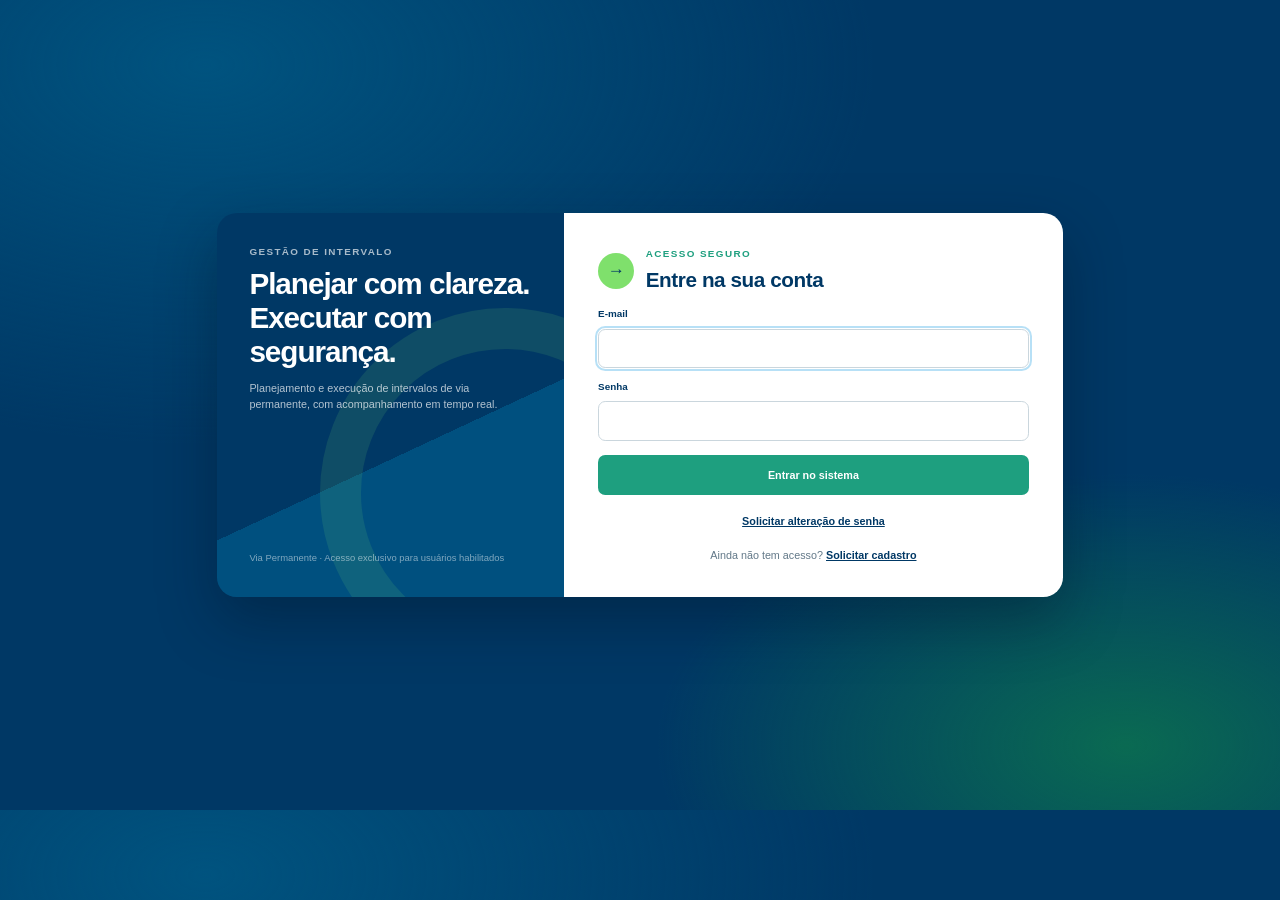
==== commit de1dce0d: "style: reduz escala das paginas em telas de computador" ====
--- a/index.html
+++ b/index.html
@@ -1,11 +1,11 @@
 <!doctype html>
 <html lang="pt-BR">
   <head>
-<script src="assets/startup.js?v=20261030-5"></script>
+<script src="assets/startup.js?v=20261031-5"></script>
     <meta charset="UTF-8" />
     <meta name="viewport" content="width=device-width, initial-scale=1.0" />
     <meta name="theme-color" content="#003865" />
-    <script src="assets/auth-guard.js?v=20261030-5"></script>
+    <script src="assets/auth-guard.js?v=20261031-5"></script>
     <meta
       name="description"
       content="Planejamento e acompanhamento de intervalos de manutenção de via permanente."
@@ -15,10 +15,10 @@
 <link rel="manifest" href="manifest.webmanifest">
 <link rel="apple-touch-icon" href="assets/icon.svg">
 <script src="assets/pwa.js" defer></script>
-<link rel="stylesheet" href="styles.css?v=20261030-5" />
+<link rel="stylesheet" href="styles.css?v=20261031-5" />
     <script src="assets/jszip.min.js" defer></script>
-    <script src="assets/supabase.min.js?v=20261030-5" defer></script>
-<script src="app.js?v=20261030-5" defer></script>
+    <script src="assets/supabase.min.js?v=20261031-5" defer></script>
+<script src="app.js?v=20261031-5" defer></script>
   </head>
   <body data-page="planning">
     <a class="skip-link" href="#conteudo">Ir para o conteúdo</a>
@@ -98,7 +98,7 @@
                 <span class="step-number">01</span>
                 <div>
                   <h3 id="grant-title">Concessão do CCO</h3>
-                  <p>Tempo extra autorizado para o término do intervalo. A execução deixa de ser medida pelo fim da janela e passa a ser medida por ele.</p>
+                  <p>Tempo extra autorizado para a frente selecionada. Cada frente pode ter sua própria concessão, sem alterar a janela programada do intervalo.</p>
                 </div>
               </div>
             </div>
@@ -115,7 +115,7 @@
                 </select>
               </label>
               <div class="grant-readout" id="grant-readout" role="status" aria-live="polite">
-                <span>Prazo final do intervalo</span>
+                <span>Prazo final desta frente</span>
                 <strong id="grant-deadline">—</strong>
                 <small id="grant-note">Sem concessão registrada.</small>
               </div>
--- a/styles.css
+++ b/styles.css
@@ -2231,8 +2231,8 @@
 /* Relatório de planejamento: apresentação própria para PDF. */
 .planning-report { display: none; }
 @media print {
-  body.planning-printing > :not(.planning-report) { display: none !important; }
-  body.planning-printing .planning-report { display: block; color: #123047; font: 10px/1.45 Arial, sans-serif; }
+  body.planning-printing > :not(.planning-report), body.execution-printing > :not(.execution-report) { display: none !important; }
+  body.planning-printing .planning-report, body.execution-printing .execution-report { display: block; color: #123047; font: 10px/1.45 Arial, sans-serif; }
   .planning-report .report-header { display:flex; justify-content:space-between; align-items:flex-start; gap:20px; border-bottom:3px solid #003865; padding-bottom:12px; margin-bottom:14px; }
   .report-header p { margin:0 0 5px; font-size:9px; letter-spacing:1.4px; color:#627888; }
   .report-header h1 { margin:0; font-size:23px; line-height:1.2; color:#003865; overflow-wrap:anywhere; }
@@ -2280,3 +2280,42 @@
 .detail-progress-list > div > span,
 .planning-report td > strong,
 .planning-report .report-chart-row > div > strong { font-weight: 700; }
+
+/* O anexo do dashboard vem depois de todos os gráficos e tabelas. */
+.dashboard-photo-appendix { display:none; }
+@media print {
+  body.dashboard-printing .dashboard-photo-appendix { display:block; }
+  .dashboard-photo-page { break-before:page; page-break-before:always; }
+  .dashboard-photo-page > header { display:flex; justify-content:space-between; align-items:baseline; gap:10mm; margin-bottom:5mm; padding-bottom:3mm; border-bottom:2px solid var(--blue); break-after:avoid; }
+  .dashboard-photo-page > header h2 { margin:0; font-size:16px; color:var(--blue); }
+  .dashboard-photo-page > header span { font-size:10px; color:var(--muted); }
+  .dashboard-photo-pair { display:grid; grid-template-columns:repeat(2,minmax(0,1fr)); gap:8mm; align-items:start; }
+  .dashboard-photo-pair .print-photo { min-width:0; }
+  .dashboard-photo-pair .print-photo-frame { height:135mm; }
+  .dashboard-photo-pair .print-photo-frame img { width:auto; height:auto; object-fit:contain; }
+  .dashboard-photo-pair .print-photo-frame[data-rotation="90"] img,
+  .dashboard-photo-pair .print-photo-frame[data-rotation="270"] img { max-width:125mm; max-height:125mm; }
+  .dashboard-photo-pair figcaption strong { font-size:10px; line-height:1.35; }
+  .dashboard-photo-pair figcaption span { font-size:9px; line-height:1.3; }
+}
+
+@media print {
+  .execution-report-summary { display:grid; grid-template-columns:repeat(6,minmax(0,1fr)); gap:8px; margin:0 0 16px; break-inside:avoid; }
+  .execution-report-summary > div { border:1px solid #dce5ea; border-radius:5px; padding:10px; background:#f7f9fa; }
+  .execution-report-summary span { display:block; font-size:8px; text-transform:uppercase; color:#627888; margin-bottom:5px; }
+  .execution-report-summary strong { display:block; font-size:12px; color:#003865; }
+  .execution-report .report-time small { display:block; margin-top:4px; color:#627888; }
+  .execution-report .substeps { font-size:9px; margin:.4rem 0; }
+  .execution-report .substep-read small { font-size:8px; }
+  .execution-report-state { font-size:9px; color:#003865; }
+  .execution-report-note, .execution-report-comment p { white-space:pre-wrap; overflow-wrap:anywhere; margin:5px 0 0; }
+  .execution-report-note { border-left:2px solid #cad6dd; padding-left:6px; font-size:9px; }
+  .execution-report-comment { padding:8px 0; border-bottom:1px solid #dce5ea; break-inside:avoid; }
+  .execution-report-comment header { display:flex; gap:12px; align-items:baseline; }
+  .execution-report-comment header span, .execution-report-credit { color:#627888; font-size:9px; }
+}
+
+/* Escala mais compacta no computador; celular e PDF mantêm o tamanho atual. */
+@media screen and (min-width: 1001px) {
+  html { zoom: .9; }
+}
